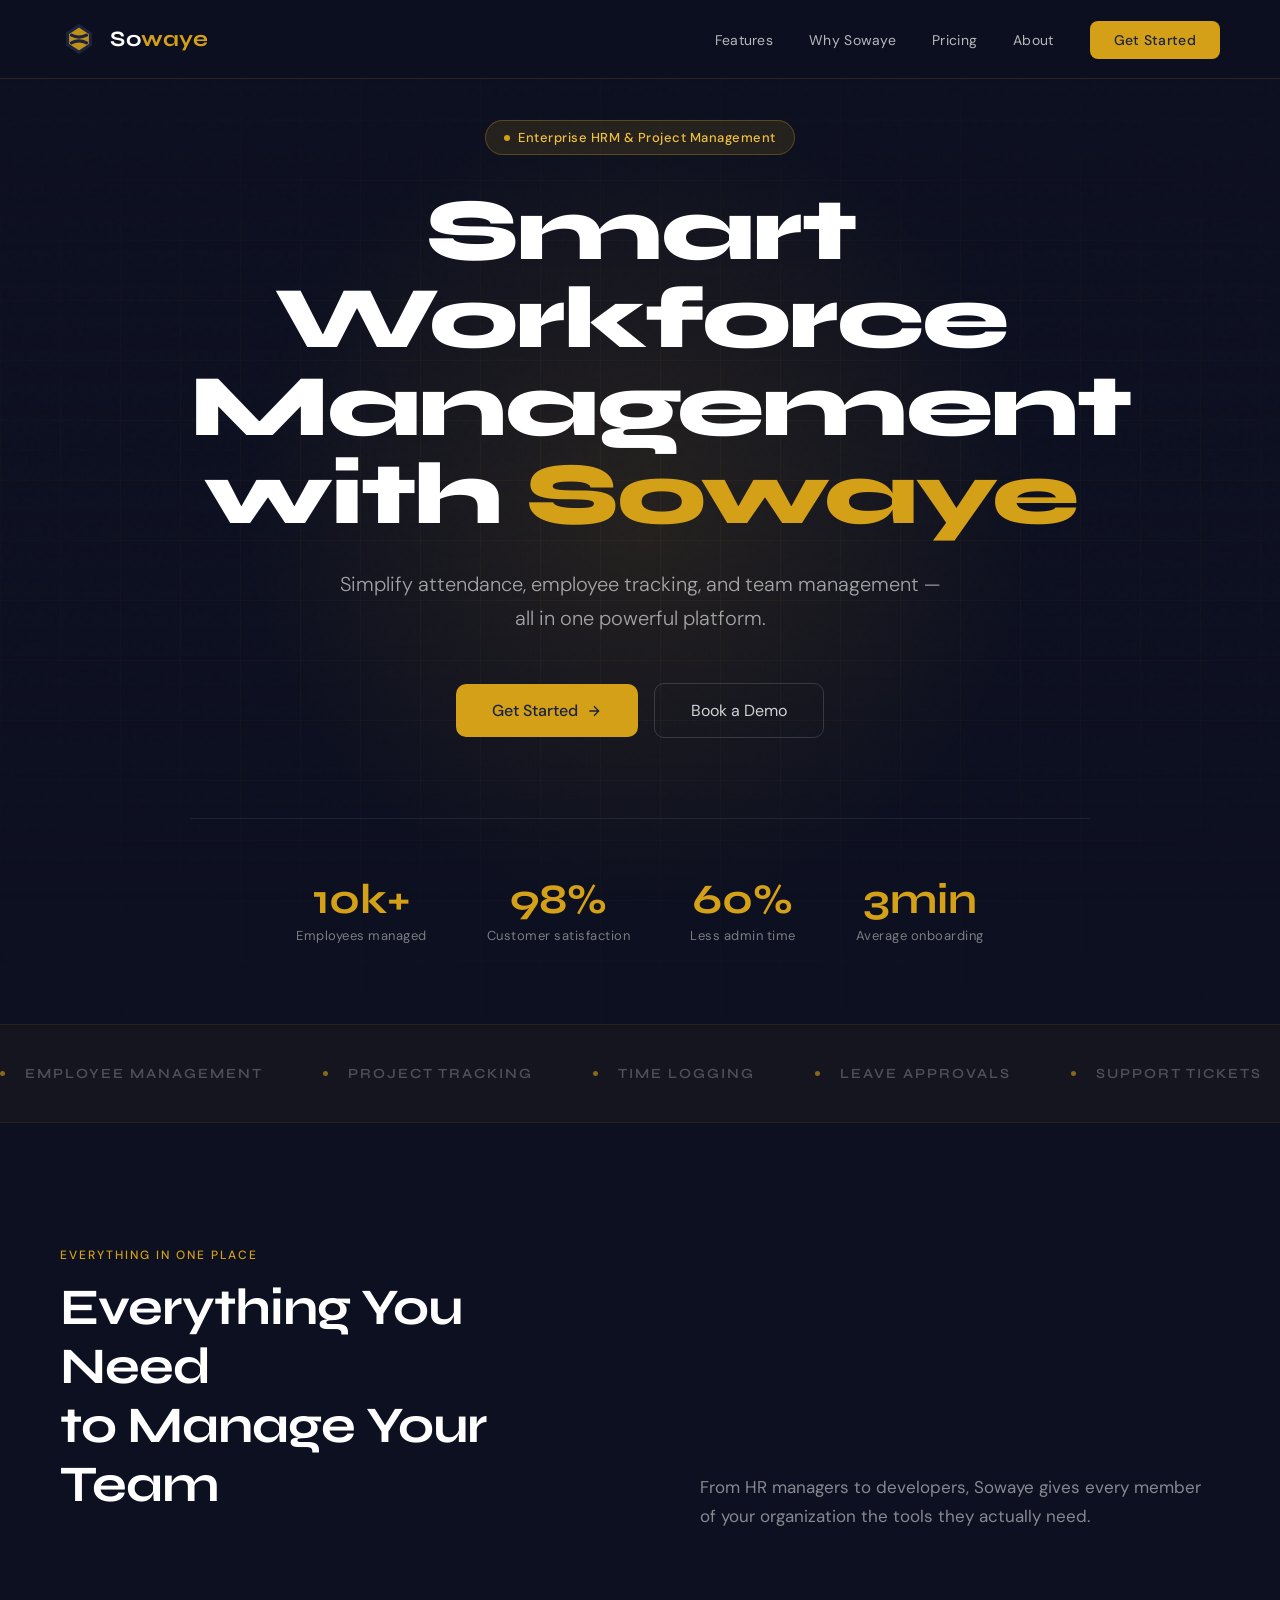
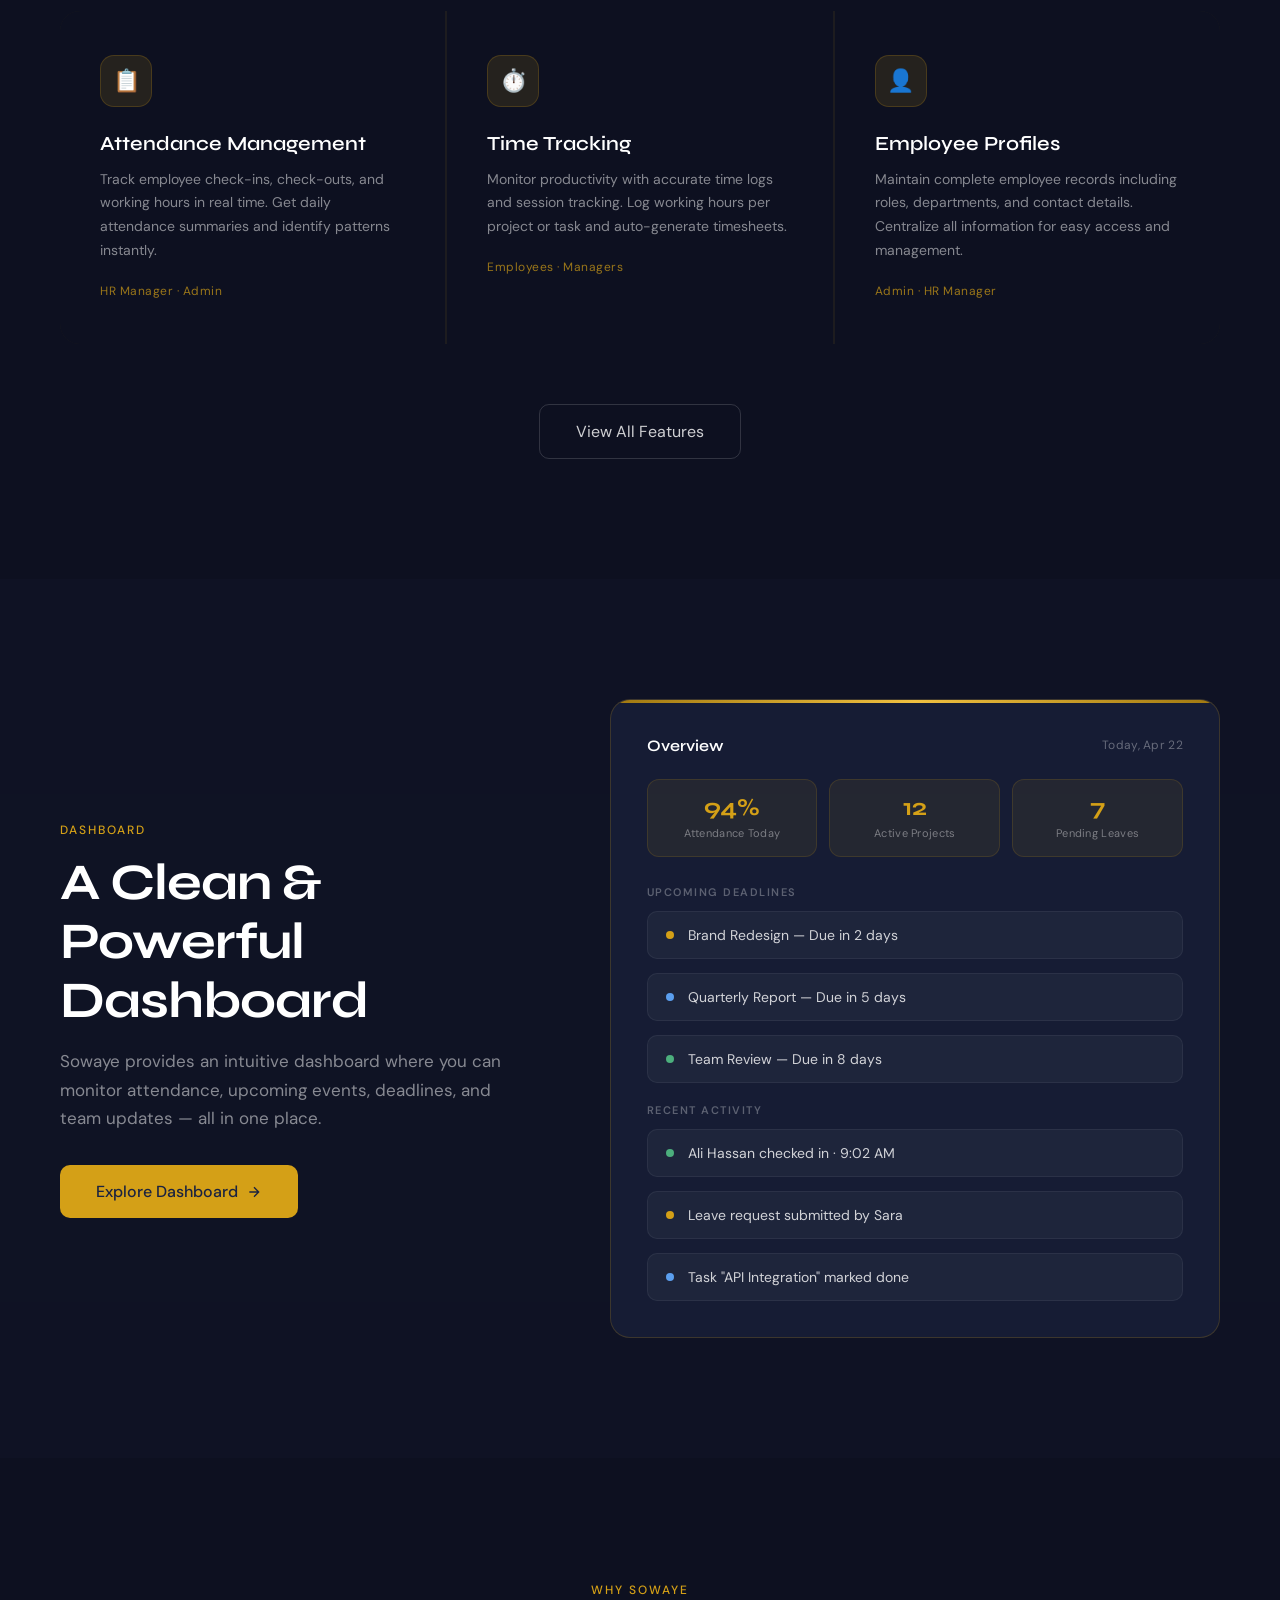
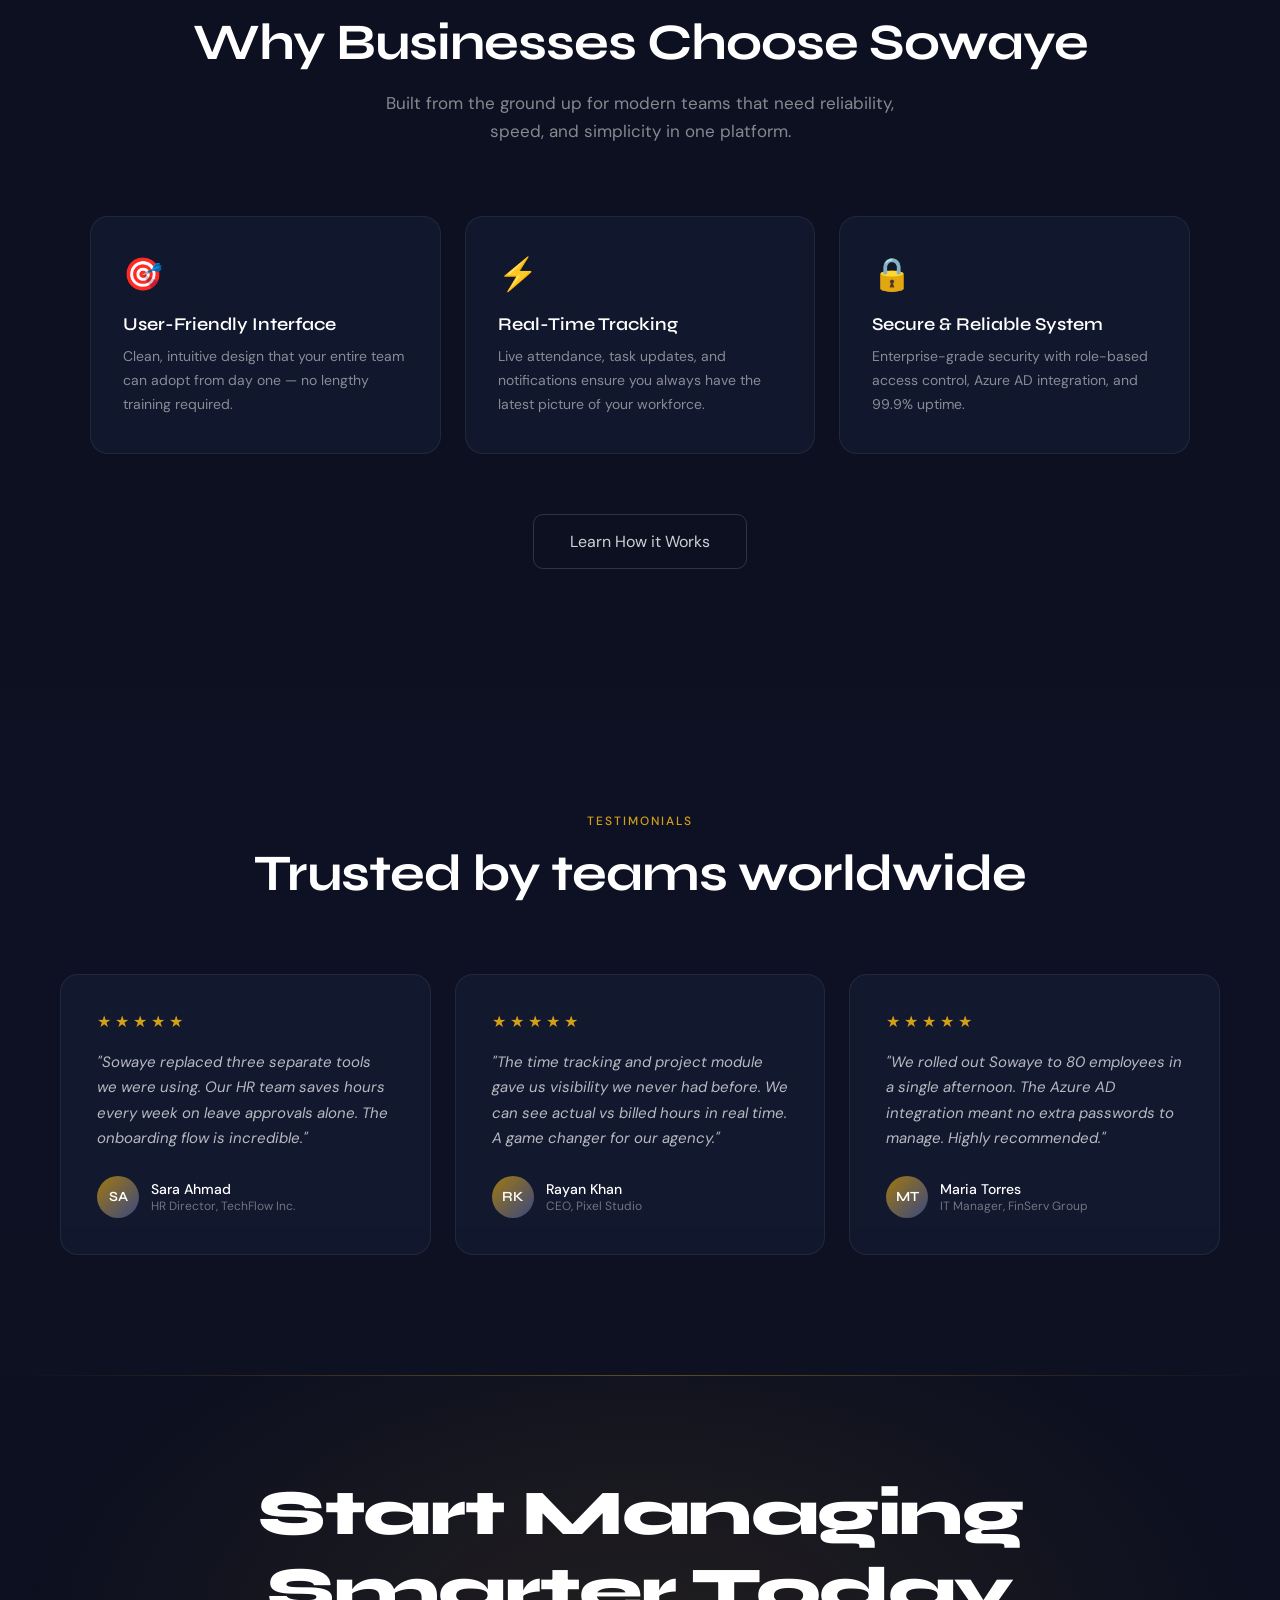
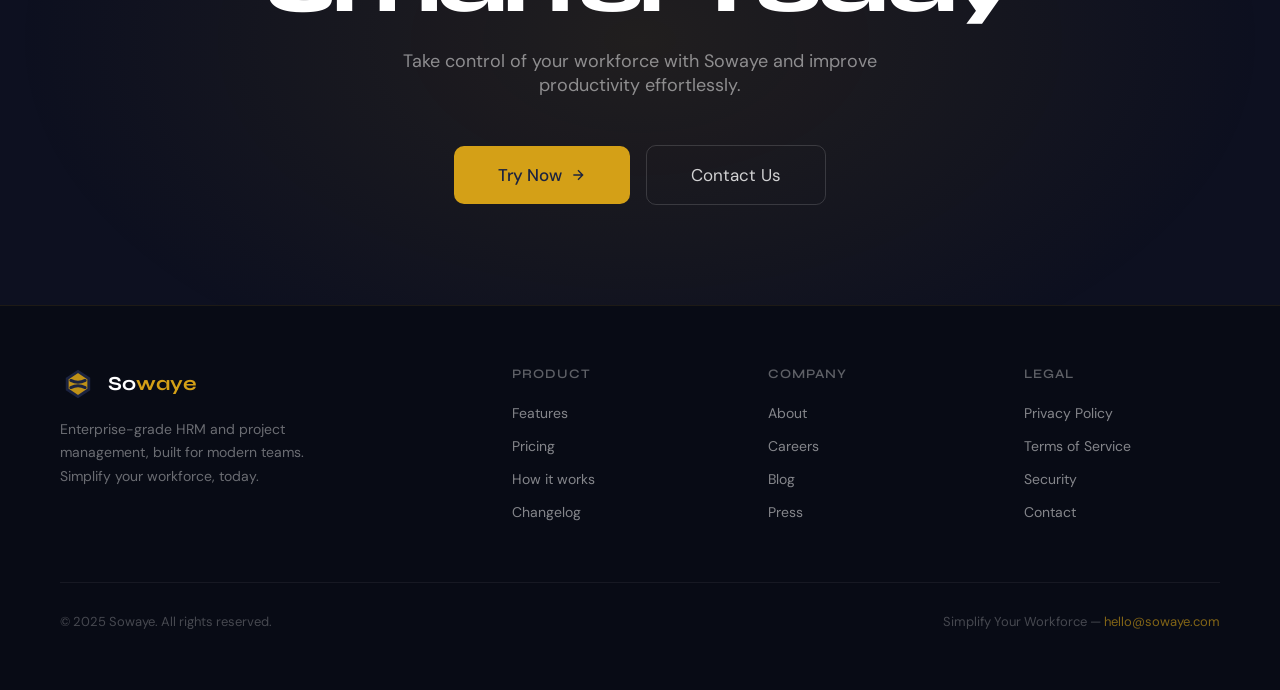
==== index.html @ 16ea04b0 "first commit" ====
<!DOCTYPE html>
<html lang="en">
<head>
<meta charset="UTF-8">
<meta name="viewport" content="width=device-width, initial-scale=1.0">
<title>Sowaye — Simplify Your Workforce</title>
<link rel="preconnect" href="https://fonts.googleapis.com">
<link href="https://fonts.googleapis.com/css2?family=Syne:wght@400;600;700;800&family=DM+Sans:wght@300;400;500&display=swap" rel="stylesheet">
<link rel="stylesheet" href="style.css">
</head>
<body>

<!-- NAVBAR -->
<nav>
  <a href="index.html" class="nav-logo">
    <svg class="nav-logo-icon" viewBox="0 0 100 100" fill="none" xmlns="http://www.w3.org/2000/svg">
      <path d="M20 35 L50 15 L80 35 L80 65 L50 85 L20 65 Z" fill="#D4A017" opacity="0.9"/>
      <path d="M20 35 L50 15 L80 35 L80 65 L50 85 L20 65 Z" fill="none" stroke="#1B2340" stroke-width="8"/>
      <path d="M30 40 Q50 50 70 40" stroke="#1B2340" stroke-width="8" fill="none" stroke-linecap="round"/>
      <path d="M30 60 Q50 50 70 60" stroke="#1B2340" stroke-width="8" fill="none" stroke-linecap="round"/>
    </svg>
    <span class="nav-logo-text">So<span>waye</span></span>
  </a>
  <ul class="nav-links">
    <li><a href="features.html">Features</a></li>
    <li><a href="why-it-works.html">Why Sowaye</a></li>
    <li><a href="pricing.html">Pricing</a></li>
    <li><a href="about.html">About</a></li>
    <li><a href="#contact" class="nav-cta">Get Started</a></li>
  </ul>
</nav>
<!-- ── HERO VIDEO BACKGROUND ── -->
<div class="hero-video-container">
  <video 
    autoplay 
    muted 
    loop 
    playsinline 
    poster="images/hero-fallback.jpg" 
    class="hero-video">
    <source src="video/videoplayback.mp4" type="video/mp4">
    <!-- Agar video support na ho to image backup -->
    <img src="image/22193.jpg" title="Sowaye HR Software">
  </video>
  <div class="hero-overlay"></div>
</div>

<!-- HERO -->
<section class="hero">
  <div class="hero-bg-grid"></div>
  <div class="hero-glow"></div>
  <div class="hero-content">
    <div class="hero-badge">Enterprise HRM & Project Management</div>
    <h1 class="hero-headline">Smart Workforce<br>Management with <span class="gold">Sowaye</span></h1>
    <p class="hero-sub">Simplify attendance, employee tracking, and team management — all in one powerful platform.</p>
    <div class="hero-actions">
      <a href="#contact" class="btn-primary">
        Get Started
        <svg width="16" height="16" viewBox="0 0 24 24" fill="none" stroke="currentColor" stroke-width="2"><path d="M5 12h14M12 5l7 7-7 7"/></svg>
      </a>
      <a href="mailto:sales@sowaye.com" class="btn-secondary">Book a Demo</a>
    </div>
    <div class="hero-stats">
      <div class="stat-item">
        <span class="stat-number">10k+</span>
        <p class="stat-label">Employees managed</p>
      </div>
      <div class="stat-item">
        <span class="stat-number">98%</span>
        <p class="stat-label">Customer satisfaction</p>
      </div>
      <div class="stat-item">
        <span class="stat-number">60%</span>
        <p class="stat-label">Less admin time</p>
      </div>
      <div class="stat-item">
        <span class="stat-number">3min</span>
        <p class="stat-label">Average onboarding</p>
      </div>
    </div>
  </div>
</section>

<!-- MARQUEE -->
<div class="marquee-section">
  <div class="marquee-track">
    <div class="marquee-item"><span class="marquee-dot"></span>Employee Management</div>
    <div class="marquee-item"><span class="marquee-dot"></span>Project Tracking</div>
    <div class="marquee-item"><span class="marquee-dot"></span>Time Logging</div>
    <div class="marquee-item"><span class="marquee-dot"></span>Leave Approvals</div>
    <div class="marquee-item"><span class="marquee-dot"></span>Support Tickets</div>
    <div class="marquee-item"><span class="marquee-dot"></span>Department Management</div>
    <div class="marquee-item"><span class="marquee-dot"></span>Role-Based Access</div>
    <div class="marquee-item"><span class="marquee-dot"></span>Azure AD Integration</div>
    <div class="marquee-item"><span class="marquee-dot"></span>Analytics & Reports</div>
    <!-- duplicate for seamless loop -->
    <div class="marquee-item"><span class="marquee-dot"></span>Employee Management</div>
    <div class="marquee-item"><span class="marquee-dot"></span>Project Tracking</div>
    <div class="marquee-item"><span class="marquee-dot"></span>Time Logging</div>
    <div class="marquee-item"><span class="marquee-dot"></span>Leave Approvals</div>
    <div class="marquee-item"><span class="marquee-dot"></span>Support Tickets</div>
    <div class="marquee-item"><span class="marquee-dot"></span>Department Management</div>
    <div class="marquee-item"><span class="marquee-dot"></span>Role-Based Access</div>
    <div class="marquee-item"><span class="marquee-dot"></span>Azure AD Integration</div>
    <div class="marquee-item"><span class="marquee-dot"></span>Analytics & Reports</div>
  </div>
</div>

<!-- FEATURES GRID -->
<section class="features" id="features">
  <div class="features-header fade-in">
    <div class="features-header-left">
      <span class="section-label">Everything in one place</span>
      <h2 class="section-title">Everything You Need<br>to Manage Your Team</h2>
    </div>
    <p class="section-sub">From HR managers to developers, Sowaye gives every member of your organization the tools they actually need.</p>
  </div>

  <div class="features-grid">
    <div class="feature-card fade-in">
      <div class="feature-icon">📋</div>
      <h3 class="feature-title">Attendance Management</h3>
      <p class="feature-desc">Track employee check-ins, check-outs, and working hours in real time. Get daily attendance summaries and identify patterns instantly.</p>
      <span class="feature-tag">HR Manager · Admin</span>
    </div>
    <div class="feature-card fade-in">
      <div class="feature-icon">⏱️</div>
      <h3 class="feature-title">Time Tracking</h3>
      <p class="feature-desc">Monitor productivity with accurate time logs and session tracking. Log working hours per project or task and auto-generate timesheets.</p>
      <span class="feature-tag">Employees · Managers</span>
    </div>
    <div class="feature-card fade-in">
      <div class="feature-icon">👤</div>
      <h3 class="feature-title">Employee Profiles</h3>
      <p class="feature-desc">Maintain complete employee records including roles, departments, and contact details. Centralize all information for easy access and management.</p>
      <span class="feature-tag">Admin · HR Manager</span>
    </div>
  </div>
  <div style="text-align: center; margin-top: 60px;" class="fade-in">
    <a href="features.html" class="btn-secondary">View All Features</a>
  </div>
</section>

<!-- DASHBOARD PREVIEW -->
<section class="dashboard-preview" id="dashboard">
  <div class="dashboard-preview-inner fade-in">
    <div class="dashboard-preview-text">
      <span class="section-label">Dashboard</span>
      <h2 class="section-title">A Clean &amp; Powerful<br>Dashboard</h2>
      <p class="section-sub">Sowaye provides an intuitive dashboard where you can monitor attendance, upcoming events, deadlines, and team updates — all in one place.</p>
      <a href="#contact" class="btn-primary" style="display:inline-flex; margin-top: 32px;">
        Explore Dashboard
        <svg width="16" height="16" viewBox="0 0 24 24" fill="none" stroke="currentColor" stroke-width="2"><path d="M5 12h14M12 5l7 7-7 7"/></svg>
      </a>
    </div>
    <div class="dashboard-mock">
      <div class="dash-header">
        <div class="dash-title">Overview</div>
        <div class="dash-date">Today, Apr 22</div>
      </div>
      <div class="dash-stats-row">
        <div class="dash-stat-card">
          <p class="dash-stat-num">94%</p>
          <p class="dash-stat-lbl">Attendance Today</p>
        </div>
        <div class="dash-stat-card">
          <p class="dash-stat-num">12</p>
          <p class="dash-stat-lbl">Active Projects</p>
        </div>
        <div class="dash-stat-card">
          <p class="dash-stat-num">7</p>
          <p class="dash-stat-lbl">Pending Leaves</p>
        </div>
      </div>
      <div class="dash-section-label">Upcoming Deadlines</div>
      <ul class="mock-list" style="margin-bottom: 20px;">
        <li><span class="mock-dot dot-gold"></span>Brand Redesign — Due in 2 days</li>
        <li><span class="mock-dot dot-blue"></span>Quarterly Report — Due in 5 days</li>
        <li><span class="mock-dot dot-green"></span>Team Review — Due in 8 days</li>
      </ul>
      <div class="dash-section-label">Recent Activity</div>
      <ul class="mock-list">
        <li><span class="mock-dot dot-green"></span>Ali Hassan checked in · 9:02 AM</li>
        <li><span class="mock-dot dot-gold"></span>Leave request submitted by Sara</li>
        <li><span class="mock-dot dot-blue"></span>Task "API Integration" marked done</li>
      </ul>
    </div>
  </div>
</section>

<!-- WHY CHOOSE SOWAYE (Summary) -->
<section class="why-sowaye" id="why-sowaye">
  <div class="why-header fade-in">
    <span class="section-label">Why Sowaye</span>
    <h2 class="section-title">Why Businesses Choose Sowaye</h2>
    <p class="section-sub" style="margin: 0 auto; text-align:center;">Built from the ground up for modern teams that need reliability, speed, and simplicity in one platform.</p>
  </div>
  <div class="why-grid fade-in">
    <div class="why-card">
      <div class="why-icon">🎯</div>
      <h3 class="why-title">User-Friendly Interface</h3>
      <p class="why-desc">Clean, intuitive design that your entire team can adopt from day one — no lengthy training required.</p>
    </div>
    <div class="why-card">
      <div class="why-icon">⚡</div>
      <h3 class="why-title">Real-Time Tracking</h3>
      <p class="why-desc">Live attendance, task updates, and notifications ensure you always have the latest picture of your workforce.</p>
    </div>
    <div class="why-card">
      <div class="why-icon">🔒</div>
      <h3 class="why-title">Secure &amp; Reliable System</h3>
      <p class="why-desc">Enterprise-grade security with role-based access control, Azure AD integration, and 99.9% uptime.</p>
    </div>
  </div>
  <div style="text-align: center; margin-top: 60px;" class="fade-in">
    <a href="why-it-works.html" class="btn-secondary">Learn How it Works</a>
  </div>
</section>

<!-- TESTIMONIALS -->
<section class="testimonials">
  <div class="testimonials-header fade-in">
    <span class="section-label">Testimonials</span>
    <h2 class="section-title">Trusted by teams worldwide</h2>
  </div>

  <div class="testimonials-grid fade-in">
    <div class="testimonial-card">
      <div class="testimonial-stars">
        <span class="star">★</span><span class="star">★</span><span class="star">★</span><span class="star">★</span><span class="star">★</span>
      </div>
      <p class="testimonial-text">"Sowaye replaced three separate tools we were using. Our HR team saves hours every week on leave approvals alone. The onboarding flow is incredible."</p>
      <div class="testimonial-author">
        <div class="author-avatar">SA</div>
        <div>
          <p class="author-name">Sara Ahmad</p>
          <p class="author-role">HR Director, TechFlow Inc.</p>
        </div>
      </div>
    </div>

    <div class="testimonial-card">
      <div class="testimonial-stars">
        <span class="star">★</span><span class="star">★</span><span class="star">★</span><span class="star">★</span><span class="star">★</span>
      </div>
      <p class="testimonial-text">"The time tracking and project module gave us visibility we never had before. We can see actual vs billed hours in real time. A game changer for our agency."</p>
      <div class="testimonial-author">
        <div class="author-avatar">RK</div>
        <div>
          <p class="author-name">Rayan Khan</p>
          <p class="author-role">CEO, Pixel Studio</p>
        </div>
      </div>
    </div>

    <div class="testimonial-card">
      <div class="testimonial-stars">
        <span class="star">★</span><span class="star">★</span><span class="star">★</span><span class="star">★</span><span class="star">★</span>
      </div>
      <p class="testimonial-text">"We rolled out Sowaye to 80 employees in a single afternoon. The Azure AD integration meant no extra passwords to manage. Highly recommended."</p>
      <div class="testimonial-author">
        <div class="author-avatar">MT</div>
        <div>
          <p class="author-name">Maria Torres</p>
          <p class="author-role">IT Manager, FinServ Group</p>
        </div>
      </div>
    </div>
  </div>
</section>

<!-- CTA -->
<section class="cta-section" id="contact">
  <div class="cta-content fade-in">
    <h2 class="cta-headline">Start Managing<br>Smarter Today</h2>
    <p class="cta-sub">Take control of your workforce with Sowaye and improve productivity effortlessly.</p>
    <div class="hero-actions">
      <a href="mailto:hello@sowaye.com" class="btn-primary" style="font-size:17px; padding: 18px 44px;">
        Try Now
        <svg width="16" height="16" viewBox="0 0 24 24" fill="none" stroke="currentColor" stroke-width="2"><path d="M5 12h14M12 5l7 7-7 7"/></svg>
      </a>
      <a href="mailto:sales@sowaye.com" class="btn-secondary" style="font-size:17px; padding: 18px 44px;">Contact Us</a>
    </div>
  </div>
</section>

<!-- FOOTER -->
<footer>
  <div class="footer-inner">
    <div class="footer-brand">
      <a href="index.html" class="nav-logo" style="text-decoration:none;">
        <svg width="36" height="36" viewBox="0 0 100 100" fill="none"><path d="M20 35 L50 15 L80 35 L80 65 L50 85 L20 65 Z" fill="#D4A017" opacity="0.9"/><path d="M20 35 L50 15 L80 35 L80 65 L50 85 L20 65 Z" fill="none" stroke="#1B2340" stroke-width="8"/><path d="M30 40 Q50 50 70 40" stroke="#1B2340" stroke-width="8" fill="none" stroke-linecap="round"/><path d="M30 60 Q50 50 70 60" stroke="#1B2340" stroke-width="8" fill="none" stroke-linecap="round"/></svg>
        <span style="font-family: Syne, sans-serif; font-size: 20px; font-weight: 700; color: white;">So<span style="color: #D4A017;">waye</span></span>
      </a>
      <p>Enterprise-grade HRM and project management, built for modern teams. Simplify your workforce, today.</p>
    </div>
    <div class="footer-col">
      <h4>Product</h4>
      <ul>
        <li><a href="features.html">Features</a></li>
        <li><a href="pricing.html">Pricing</a></li>
        <li><a href="why-it-works.html">How it works</a></li>
        <li><a href="#">Changelog</a></li>
      </ul>
    </div>
    <div class="footer-col">
      <h4>Company</h4>
      <ul>
        <li><a href="about.html">About</a></li>
        <li><a href="#">Careers</a></li>
        <li><a href="#">Blog</a></li>
        <li><a href="#">Press</a></li>
      </ul>
    </div>
    <div class="footer-col">
      <h4>Legal</h4>
      <ul>
        <li><a href="#">Privacy Policy</a></li>
        <li><a href="http://127.0.0.1:5500/terms%20of%20services.html#">Terms of Service</a></li>
        <li><a href="#">Security</a></li>
        <li><a href="#">Contact</a></li>
      </ul>
    </div>
  </div>
  <div class="footer-bottom">
    <p>© 2025 Sowaye. All rights reserved.</p>
    <p>Simplify Your Workforce — <a href="mailto:hello@sowaye.com" style="color: rgba(212,160,23,0.6); text-decoration:none;">hello@sowaye.com</a></p>
  </div>
</footer>

<script src="script.js"></script>
</body>
</html>
---- style.css ----
:root {
  --gold: #D4A017;
  --gold-light: #F0C040;
  --gold-dark: #A07810;
  --navy: #1B2340;
  --navy-light: #2A3560;
  --navy-mid: #3A4880;
  --white: #FFFFFF;
  --off-white: #FAF9F6;
  --gray-light: #F2F0EB;
  --gray-mid: #C8C5BC;
  --gray-text: #7A7870;
  --bg-dark: #0D1020;
}

* { margin: 0; padding: 0; box-sizing: border-box; }

html { scroll-behavior: smooth; }

body {
  font-family: 'DM Sans', sans-serif;
  background: var(--bg-dark);
  color: var(--white);
  overflow-x: hidden;
}

/* ── NOISE OVERLAY ── */
body::before {
  content: '';
  position: fixed;
  inset: 0;
  background-image: url("data:image/svg+xml,%3Csvg viewBox='0 0 200 200' xmlns='http://www.w3.org/2000/svg'%3E%3Cfilter id='n'%3E%3CfeTurbulence type='fractalNoise' baseFrequency='0.9' numOctaves='4' stitchTiles='stitch'/%3E%3C/filter%3E%3Crect width='100%25' height='100%25' filter='url(%23n)' opacity='0.04'/%3E%3C/svg%3E");
  pointer-events: none;
  z-index: 0;
  opacity: 0.4;
}

/* ── NAVBAR ── */
nav {
  position: fixed;
  top: 0; left: 0; right: 0;
  z-index: 100;
  padding: 20px 60px;
  display: flex;
  align-items: center;
  justify-content: space-between;
  background: rgba(13, 16, 32, 0.7);
  backdrop-filter: blur(20px);
  border-bottom: 1px solid rgba(212, 160, 23, 0.15);
  transition: all 0.3s ease;
}

.nav-logo {
  display: flex;
  align-items: center;
  gap: 12px;
  text-decoration: none;
}

.nav-logo-icon {
  width: 38px;
  height: 38px;
}

.nav-logo-text {
  font-family: 'Syne', sans-serif;
  font-size: 22px;
  font-weight: 700;
  color: var(--white);
  letter-spacing: 0.5px;
}

.nav-logo-text span { color: var(--gold); }

.nav-links {
  display: flex;
  gap: 36px;
  list-style: none;
}

.nav-links a {
  color: rgba(255,255,255,0.7);
  text-decoration: none;
  font-size: 14px;
  font-weight: 400;
  letter-spacing: 0.3px;
  transition: color 0.2s;
}

.nav-links a:hover, .nav-links a.active { color: var(--gold-light); }

.nav-cta {
  background: var(--gold);
  color: var(--navy) !important;
  padding: 10px 24px;
  border-radius: 8px;
  font-weight: 500 !important;
  font-size: 14px !important;
  transition: background 0.2s, transform 0.2s !important;
}

.nav-cta:hover {
  background: var(--gold-light) !important;
  transform: translateY(-1px);
  color: var(--navy) !important;
}

/* ── HERO ── */
.hero {
  min-height: 100vh;
  display: flex;
  align-items: center;
  justify-content: center;
  position: relative;
  padding: 120px 60px 80px;
  text-align: center;
  overflow: hidden;
}

.hero-bg-grid {
  position: absolute;
  inset: 0;
  background-image:
    linear-gradient(rgba(212,160,23,0.06) 1px, transparent 1px),
    linear-gradient(90deg, rgba(212,160,23,0.06) 1px, transparent 1px);
  background-size: 60px 60px;
  mask-image: radial-gradient(ellipse 80% 60% at 50% 50%, black 0%, transparent 100%);
  z-index: 0;
}

.hero-glow {
  position: absolute;
  width: 800px;
  height: 800px;
  border-radius: 50%;
  background: radial-gradient(circle, rgba(212,160,23,0.12) 0%, transparent 70%);
  top: 50%;
  left: 50%;
  transform: translate(-50%, -50%);
  z-index: 0;
  animation: pulseGlow 4s ease-in-out infinite;
}

@keyframes pulseGlow {
  0%, 100% { transform: translate(-50%, -50%) scale(1); opacity: 0.8; }
  50% { transform: translate(-50%, -50%) scale(1.1); opacity: 1; }
}

.hero-content {
  position: relative;
  z-index: 1;
  max-width: 900px;
}

.hero-badge {
  display: inline-flex;
  align-items: center;
  gap: 8px;
  background: rgba(212,160,23,0.12);
  border: 1px solid rgba(212,160,23,0.3);
  color: var(--gold-light);
  padding: 8px 18px;
  border-radius: 100px;
  font-size: 13px;
  font-weight: 500;
  letter-spacing: 0.5px;
  margin-bottom: 32px;
  animation: fadeDown 0.8s ease both;
}

.hero-badge::before {
  content: '';
  display: block;
  width: 6px;
  height: 6px;
  border-radius: 50%;
  background: var(--gold);
  animation: blink 2s ease-in-out infinite;
}

@keyframes blink {
  0%, 100% { opacity: 1; }
  50% { opacity: 0.3; }
}

.hero-headline {
  font-family: 'Syne', sans-serif;
  font-size: clamp(48px, 7vw, 88px);
  font-weight: 800;
  line-height: 1.0;
  letter-spacing: -2px;
  margin-bottom: 28px;
  animation: fadeDown 0.9s ease 0.1s both;
}

.hero-headline .gold { color: var(--gold); }

.hero-sub {
  font-size: 20px;
  font-weight: 300;
  color: rgba(255,255,255,0.6);
  line-height: 1.7;
  max-width: 600px;
  margin: 0 auto 48px;
  animation: fadeDown 1s ease 0.2s both;
}

.hero-actions {
  display: flex;
  gap: 16px;
  justify-content: center;
  align-items: center;
  animation: fadeDown 1.1s ease 0.3s both;
}

.btn-primary {
  background: var(--gold);
  color: var(--navy);
  padding: 16px 36px;
  border-radius: 10px;
  font-weight: 500;
  font-size: 16px;
  text-decoration: none;
  transition: all 0.2s;
  display: inline-flex;
  align-items: center;
  gap: 8px;
  border: none;
  cursor: pointer;
}

.btn-primary:hover {
  background: var(--gold-light);
  transform: translateY(-2px);
  box-shadow: 0 12px 40px rgba(212,160,23,0.35);
}

.btn-secondary {
  background: transparent;
  color: rgba(255,255,255,0.8);
  padding: 16px 36px;
  border-radius: 10px;
  font-weight: 400;
  font-size: 16px;
  text-decoration: none;
  border: 1px solid rgba(255,255,255,0.15);
  transition: all 0.2s;
  display: inline-flex;
  align-items: center;
  gap: 8px;
}

.btn-secondary:hover {
  border-color: rgba(212,160,23,0.4);
  color: var(--gold-light);
  transform: translateY(-2px);
}

.hero-stats {
  display: flex;
  justify-content: center;
  gap: 60px;
  margin-top: 80px;
  padding-top: 60px;
  border-top: 1px solid rgba(255,255,255,0.08);
  animation: fadeUp 1.2s ease 0.5s both;
}

.stat-item {
  text-align: center;
}

.stat-number {
  font-family: 'Syne', sans-serif;
  font-size: 42px;
  font-weight: 700;
  color: var(--gold);
  display: block;
  line-height: 1;
}

.stat-label {
  font-size: 13px;
  color: rgba(255,255,255,0.45);
  margin-top: 6px;
  letter-spacing: 0.5px;
}

/* ── SECTION SHARED ── */
section {
  position: relative;
  z-index: 1;
}

.section-label {
  display: inline-block;
  font-size: 12px;
  font-weight: 500;
  letter-spacing: 2px;
  text-transform: uppercase;
  color: var(--gold);
  margin-bottom: 16px;
}

.section-title {
  font-family: 'Syne', sans-serif;
  font-size: clamp(32px, 4vw, 52px);
  font-weight: 700;
  line-height: 1.15;
  letter-spacing: -1px;
  margin-bottom: 16px;
}

.section-sub {
  font-size: 17px;
  color: rgba(255,255,255,0.5);
  line-height: 1.7;
  max-width: 520px;
}

/* ── FEATURES SECTION ── */
.features {
  padding: 120px 60px;
  background: var(--bg-dark);
}

.features-header {
  display: flex;
  justify-content: space-between;
  align-items: flex-end;
  margin-bottom: 80px;
}

.features-header-left { max-width: 500px; }

.features-grid {
  display: grid;
  grid-template-columns: repeat(3, 1fr);
  gap: 2px;
  background: rgba(212,160,23,0.08);
  border-radius: 20px;
  overflow: hidden;
}

.feature-card {
  background: rgba(13,16,32,0.95);
  padding: 44px 40px;
  transition: all 0.3s ease;
  position: relative;
  overflow: hidden;
}

.feature-card::before {
  content: '';
  position: absolute;
  inset: 0;
  background: linear-gradient(135deg, rgba(212,160,23,0.06) 0%, transparent 60%);
  opacity: 0;
  transition: opacity 0.3s;
}

.feature-card:hover::before { opacity: 1; }

.feature-card:hover {
  background: rgba(20,25,50,0.98);
}

.feature-icon {
  width: 52px;
  height: 52px;
  border-radius: 14px;
  background: rgba(212,160,23,0.12);
  border: 1px solid rgba(212,160,23,0.2);
  display: flex;
  align-items: center;
  justify-content: center;
  margin-bottom: 24px;
  font-size: 22px;
  transition: all 0.3s;
}

.feature-card:hover .feature-icon {
  background: rgba(212,160,23,0.2);
  border-color: rgba(212,160,23,0.4);
  transform: scale(1.05);
}

.feature-title {
  font-family: 'Syne', sans-serif;
  font-size: 20px;
  font-weight: 600;
  margin-bottom: 12px;
  color: var(--white);
}

.feature-desc {
  font-size: 14px;
  color: rgba(255,255,255,0.5);
  line-height: 1.7;
}

.feature-tag {
  display: inline-block;
  margin-top: 20px;
  font-size: 12px;
  color: var(--gold);
  opacity: 0.7;
  letter-spacing: 0.5px;
}

/* ── MARQUEE ── */
.marquee-section {
  padding: 40px 0;
  overflow: hidden;
  border-top: 1px solid rgba(212,160,23,0.1);
  border-bottom: 1px solid rgba(212,160,23,0.1);
  background: rgba(212,160,23,0.03);
}

.marquee-track {
  display: flex;
  gap: 60px;
  animation: marquee 25s linear infinite;
  white-space: nowrap;
}

.marquee-item {
  font-family: 'Syne', sans-serif;
  font-size: 14px;
  font-weight: 600;
  letter-spacing: 2px;
  text-transform: uppercase;
  color: rgba(255,255,255,0.25);
  display: flex;
  align-items: center;
  gap: 20px;
  flex-shrink: 0;
}

.marquee-dot {
  width: 5px;
  height: 5px;
  border-radius: 50%;
  background: var(--gold);
  opacity: 0.6;
}

@keyframes marquee {
  from { transform: translateX(0); }
  to { transform: translateX(-50%); }
}

/* ── DASHBOARD PREVIEW ── */
.dashboard-preview {
  padding: 120px 60px;
  background: rgba(27,35,64,0.15);
}

.dashboard-preview-inner {
  display: grid;
  grid-template-columns: 1fr 1.3fr;
  gap: 80px;
  align-items: center;
  max-width: 1200px;
  margin: 0 auto;
}

.dashboard-mock {
  background: rgba(27,35,64,0.6);
  border: 1px solid rgba(212,160,23,0.2);
  border-radius: 20px;
  padding: 36px;
  position: relative;
  overflow: hidden;
}

.dashboard-mock::before {
  content: '';
  position: absolute;
  top: 0; left: 0; right: 0;
  height: 3px;
  background: linear-gradient(90deg, var(--gold-dark), var(--gold-light), var(--gold-dark));
}

.dash-header {
  display: flex;
  justify-content: space-between;
  align-items: center;
  margin-bottom: 24px;
}

.dash-title {
  font-family: 'Syne', sans-serif;
  font-size: 16px;
  font-weight: 600;
  color: var(--white);
}

.dash-date {
  font-size: 12px;
  color: rgba(255,255,255,0.35);
  letter-spacing: 0.3px;
}

.dash-stats-row {
  display: grid;
  grid-template-columns: repeat(3, 1fr);
  gap: 12px;
  margin-bottom: 28px;
}

.dash-stat-card {
  background: rgba(212,160,23,0.08);
  border: 1px solid rgba(212,160,23,0.15);
  border-radius: 12px;
  padding: 16px;
  text-align: center;
}

.dash-stat-num {
  font-family: 'Syne', sans-serif;
  font-size: 24px;
  font-weight: 700;
  color: var(--gold);
  line-height: 1;
  margin-bottom: 6px;
}

.dash-stat-lbl {
  font-size: 11px;
  color: rgba(255,255,255,0.4);
  letter-spacing: 0.3px;
}

.dash-section-label {
  font-size: 11px;
  font-weight: 600;
  letter-spacing: 1.5px;
  text-transform: uppercase;
  color: rgba(255,255,255,0.3);
  margin-bottom: 12px;
}

/* ── WHY SOWAYE ── */
.why-sowaye {
  padding: 120px 60px;
  background: var(--bg-dark);
}

.why-header {
  text-align: center;
  margin-bottom: 70px;
}

.why-grid {
  display: grid;
  grid-template-columns: repeat(3, 1fr);
  gap: 24px;
  max-width: 1100px;
  margin: 0 auto;
}

.why-card {
  background: rgba(27,35,64,0.4);
  border: 1px solid rgba(255,255,255,0.07);
  border-radius: 18px;
  padding: 36px 32px;
  transition: all 0.3s;
  position: relative;
  overflow: hidden;
}

.why-card::before {
  content: '';
  position: absolute;
  inset: 0;
  background: linear-gradient(135deg, rgba(212,160,23,0.05) 0%, transparent 60%);
  opacity: 0;
  transition: opacity 0.3s;
}

.why-card:hover::before { opacity: 1; }

.why-card:hover {
  transform: translateY(-4px);
  border-color: rgba(212,160,23,0.25);
}

.why-icon {
  font-size: 32px;
  margin-bottom: 18px;
  display: block;
}

.why-title {
  font-family: 'Syne', sans-serif;
  font-size: 18px;
  font-weight: 600;
  margin-bottom: 10px;
  color: var(--white);
}

.why-desc {
  font-size: 14px;
  color: rgba(255,255,255,0.5);
  line-height: 1.7;
}

/* ── DEEP FEATURE SECTION ── */
.deep-features {
  padding: 120px 60px;
  background: linear-gradient(180deg, var(--bg-dark) 0%, rgba(27,35,64,0.3) 50%, var(--bg-dark) 100%);
}

.deep-feature-item {
  display: grid;
  grid-template-columns: 1fr 1fr;
  gap: 100px;
  align-items: center;
  margin-bottom: 120px;
}

.deep-feature-item:last-child { margin-bottom: 0; }

.deep-feature-item.reverse { direction: rtl; }
.deep-feature-item.reverse > * { direction: ltr; }

.deep-feature-visual {
  border-radius: 20px;
  overflow: hidden;
  background: rgba(27,35,64,0.5);
  border: 1px solid rgba(212,160,23,0.15);
  padding: 40px;
  position: relative;
  min-height: 340px;
  display: flex;
  flex-direction: column;
  justify-content: center;
}

.deep-feature-visual::after {
  content: '';
  position: absolute;
  inset: 0;
  border-radius: 20px;
  background: linear-gradient(135deg, rgba(212,160,23,0.05) 0%, transparent 60%);
}

.mock-list {
  list-style: none;
  display: flex;
  flex-direction: column;
  gap: 14px;
}

.mock-list li {
  display: flex;
  align-items: center;
  gap: 14px;
  padding: 14px 18px;
  background: rgba(255,255,255,0.04);
  border-radius: 10px;
  border: 1px solid rgba(255,255,255,0.06);
  font-size: 14px;
  color: rgba(255,255,255,0.8);
  position: relative;
  z-index: 1;
  transition: all 0.2s;
}

.mock-list li:hover {
  border-color: rgba(212,160,23,0.2);
  background: rgba(212,160,23,0.05);
}

.mock-dot {
  width: 8px;
  height: 8px;
  border-radius: 50%;
  flex-shrink: 0;
}

.dot-green { background: #4CAF7D; }
.dot-gold { background: var(--gold); }
.dot-blue { background: #5B9FEF; }
.dot-red { background: #E2574A; }

.mock-bar-row {
  display: flex;
  flex-direction: column;
  gap: 12px;
  position: relative;
  z-index: 1;
}

.mock-bar-label {
  display: flex;
  justify-content: space-between;
  font-size: 12px;
  color: rgba(255,255,255,0.5);
  margin-bottom: 4px;
}

.mock-bar-track {
  height: 8px;
  background: rgba(255,255,255,0.06);
  border-radius: 4px;
  overflow: hidden;
}

.mock-bar-fill {
  height: 100%;
  border-radius: 4px;
  background: linear-gradient(90deg, var(--gold-dark), var(--gold-light));
  animation: barGrow 2s ease forwards;
  transform-origin: left;
}

@keyframes barGrow {
  from { transform: scaleX(0); }
  to { transform: scaleX(1); }
}

.deep-feature-text .section-label { text-align: left; }

/* ── HOW IT WORKS ── */
.how-it-works {
  padding: 120px 60px;
  background: rgba(27,35,64,0.15);
}

.hiw-header {
  text-align: center;
  margin-bottom: 80px;
}

.hiw-steps {
  display: grid;
  grid-template-columns: repeat(4, 1fr);
  gap: 0;
  position: relative;
}

.hiw-steps::before {
  content: '';
  position: absolute;
  top: 36px;
  left: 12.5%;
  right: 12.5%;
  height: 1px;
  background: linear-gradient(90deg, transparent, rgba(212,160,23,0.4), transparent);
}

.hiw-step {
  text-align: center;
  padding: 0 24px;
  position: relative;
}

.step-number {
  width: 72px;
  height: 72px;
  border-radius: 50%;
  border: 1px solid rgba(212,160,23,0.3);
  background: rgba(212,160,23,0.08);
  display: flex;
  align-items: center;
  justify-content: center;
  margin: 0 auto 28px;
  font-family: 'Syne', sans-serif;
  font-size: 24px;
  font-weight: 700;
  color: var(--gold);
  position: relative;
  z-index: 1;
  transition: all 0.3s;
}

.hiw-step:hover .step-number {
  background: rgba(212,160,23,0.2);
  border-color: var(--gold);
  transform: scale(1.05);
  box-shadow: 0 0 30px rgba(212,160,23,0.2);
}

.step-title {
  font-family: 'Syne', sans-serif;
  font-size: 18px;
  font-weight: 600;
  margin-bottom: 10px;
}

.step-desc {
  font-size: 14px;
  color: rgba(255,255,255,0.45);
  line-height: 1.6;
}

/* ── PRICING ── */
.pricing {
  padding: 120px 60px;
  background: var(--bg-dark);
}

.pricing-header {
  text-align: center;
  margin-bottom: 70px;
}

.pricing-cards {
  display: grid;
  grid-template-columns: repeat(3, 1fr);
  gap: 24px;
  max-width: 1100px;
  margin: 0 auto;
}

.pricing-card {
  background: rgba(27,35,64,0.4);
  border: 1px solid rgba(255,255,255,0.07);
  border-radius: 20px;
  padding: 44px 36px;
  position: relative;
  overflow: hidden;
  transition: all 0.3s;
}

.pricing-card:hover {
  transform: translateY(-4px);
  border-color: rgba(212,160,23,0.2);
}

.pricing-card.featured {
  background: rgba(27,35,64,0.8);
  border-color: rgba(212,160,23,0.4);
}

.pricing-card.featured::before {
  content: 'Most Popular';
  position: absolute;
  top: 20px;
  right: 20px;
  background: var(--gold);
  color: var(--navy);
  font-size: 11px;
  font-weight: 600;
  letter-spacing: 0.5px;
  padding: 5px 12px;
  border-radius: 100px;
}

.pricing-tier {
  font-family: 'Syne', sans-serif;
  font-size: 14px;
  font-weight: 600;
  letter-spacing: 1.5px;
  text-transform: uppercase;
  color: var(--gold);
  margin-bottom: 12px;
}

.pricing-price {
  font-family: 'Syne', sans-serif;
  font-size: 48px;
  font-weight: 800;
  color: var(--white);
  line-height: 1;
  margin-bottom: 6px;
}

.pricing-price sup {
  font-size: 22px;
  font-weight: 400;
  vertical-align: super;
  opacity: 0.7;
}

.pricing-period {
  font-size: 13px;
  color: rgba(255,255,255,0.4);
  margin-bottom: 32px;
}

.pricing-divider {
  height: 1px;
  background: rgba(255,255,255,0.07);
  margin-bottom: 28px;
}

.pricing-features {
  list-style: none;
  display: flex;
  flex-direction: column;
  gap: 14px;
  margin-bottom: 36px;
}

.pricing-features li {
  display: flex;
  align-items: center;
  gap: 12px;
  font-size: 14px;
  color: rgba(255,255,255,0.7);
}

.pricing-features li::before {
  content: '✓';
  color: var(--gold);
  font-weight: 600;
  font-size: 13px;
  width: 18px;
  flex-shrink: 0;
}

.pricing-btn {
  display: block;
  text-align: center;
  padding: 14px;
  border-radius: 10px;
  font-size: 15px;
  font-weight: 500;
  text-decoration: none;
  transition: all 0.2s;
  cursor: pointer;
  border: none;
}

.pricing-btn-outline {
  background: transparent;
  color: rgba(255,255,255,0.7);
  border: 1px solid rgba(255,255,255,0.15);
}

.pricing-btn-outline:hover {
  border-color: var(--gold);
  color: var(--gold);
}

.pricing-btn-solid {
  background: var(--gold);
  color: var(--navy);
}

.pricing-btn-solid:hover {
  background: var(--gold-light);
  transform: translateY(-1px);
  box-shadow: 0 8px 24px rgba(212,160,23,0.3);
}

/* ── TESTIMONIALS ── */
.testimonials {
  padding: 120px 60px;
  background: rgba(27,35,64,0.1);
}

.testimonials-header {
  text-align: center;
  margin-bottom: 70px;
}

.testimonials-grid {
  display: grid;
  grid-template-columns: repeat(3, 1fr);
  gap: 24px;
}

.testimonial-card {
  background: rgba(27,35,64,0.4);
  border: 1px solid rgba(255,255,255,0.07);
  border-radius: 18px;
  padding: 36px;
  transition: all 0.3s;
}

.testimonial-card:hover {
  transform: translateY(-4px);
  border-color: rgba(212,160,23,0.2);
}

.testimonial-stars {
  display: flex;
  gap: 4px;
  margin-bottom: 18px;
}

.star {
  color: var(--gold);
  font-size: 16px;
}

.testimonial-text {
  font-size: 15px;
  color: rgba(255,255,255,0.7);
  line-height: 1.7;
  margin-bottom: 24px;
  font-style: italic;
}

.testimonial-author {
  display: flex;
  align-items: center;
  gap: 12px;
}

.author-avatar {
  width: 42px;
  height: 42px;
  border-radius: 50%;
  background: linear-gradient(135deg, var(--gold-dark), var(--navy-mid));
  display: flex;
  align-items: center;
  justify-content: center;
  font-family: 'Syne', sans-serif;
  font-size: 14px;
  font-weight: 600;
  color: var(--white);
  flex-shrink: 0;
}

.author-name {
  font-size: 14px;
  font-weight: 500;
  color: var(--white);
}

.author-role {
  font-size: 12px;
  color: rgba(255,255,255,0.4);
}

/* ── CTA BANNER ── */
.cta-section {
  padding: 100px 60px;
  text-align: center;
  position: relative;
  overflow: hidden;
}

.cta-section::before {
  content: '';
  position: absolute;
  inset: 0;
  background: radial-gradient(ellipse 70% 100% at 50% 50%, rgba(212,160,23,0.1) 0%, transparent 70%);
}

.cta-section::after {
  content: '';
  position: absolute;
  top: 0; left: 0; right: 0;
  height: 1px;
  background: linear-gradient(90deg, transparent, rgba(212,160,23,0.4), transparent);
}

.cta-content { position: relative; z-index: 1; }

.cta-headline {
  font-family: 'Syne', sans-serif;
  font-size: clamp(36px, 5vw, 64px);
  font-weight: 800;
  letter-spacing: -1.5px;
  margin-bottom: 20px;
}

.cta-sub {
  font-size: 18px;
  color: rgba(255,255,255,0.5);
  margin-bottom: 48px;
  max-width: 480px;
  margin-left: auto;
  margin-right: auto;
}

/* ── FOOTER ── */
footer {
  background: rgba(8, 10, 20, 0.9);
  border-top: 1px solid rgba(212,160,23,0.1);
  padding: 60px;
}

.footer-inner {
  display: grid;
  grid-template-columns: 2fr 1fr 1fr 1fr;
  gap: 60px;
  margin-bottom: 60px;
}

.footer-brand p {
  font-size: 14px;
  color: rgba(255,255,255,0.4);
  line-height: 1.7;
  margin-top: 16px;
  max-width: 260px;
}

.footer-col h4 {
  font-family: 'Syne', sans-serif;
  font-size: 13px;
  font-weight: 600;
  letter-spacing: 1px;
  text-transform: uppercase;
  color: rgba(255,255,255,0.35);
  margin-bottom: 20px;
}

.footer-col ul {
  list-style: none;
  display: flex;
  flex-direction: column;
  gap: 12px;
}

.footer-col ul li a {
  font-size: 14px;
  color: rgba(255,255,255,0.5);
  text-decoration: none;
  transition: color 0.2s;
}

.footer-col ul li a:hover { color: var(--gold-light); }

.footer-bottom {
  border-top: 1px solid rgba(255,255,255,0.06);
  padding-top: 30px;
  display: flex;
  justify-content: space-between;
  align-items: center;
}

.footer-bottom p {
  font-size: 13px;
  color: rgba(255,255,255,0.25);
}

/* ── PRODUCT FEATURES PAGE ── */
.product-page {
  padding: 120px 60px;
  background: linear-gradient(180deg, rgba(27,35,64,0.2) 0%, var(--bg-dark) 100%);
}

.product-page-header {
  text-align: center;
  margin-bottom: 70px;
}

.product-features-list {
  max-width: 1000px;
  margin: 0 auto 80px;
  display: flex;
  flex-direction: column;
  gap: 2px;
  background: rgba(212,160,23,0.07);
  border-radius: 20px;
  overflow: hidden;
}

.product-feature-row {
  display: grid;
  grid-template-columns: 64px 1fr auto;
  gap: 28px;
  align-items: center;
  background: rgba(13,16,32,0.95);
  padding: 36px 40px;
  transition: all 0.3s;
  position: relative;
  overflow: hidden;
}

.product-feature-row::before {
  content: '';
  position: absolute;
  inset: 0;
  background: linear-gradient(90deg, rgba(212,160,23,0.04) 0%, transparent 50%);
  opacity: 0;
  transition: opacity 0.3s;
}

.product-feature-row:hover::before { opacity: 1; }

.product-feature-row:hover {
  background: rgba(20,25,50,0.98);
}

.product-feature-icon {
  font-size: 28px;
  width: 64px;
  height: 64px;
  border-radius: 16px;
  background: rgba(212,160,23,0.1);
  border: 1px solid rgba(212,160,23,0.18);
  display: flex;
  align-items: center;
  justify-content: center;
  flex-shrink: 0;
  transition: all 0.3s;
}

.product-feature-row:hover .product-feature-icon {
  background: rgba(212,160,23,0.18);
  border-color: rgba(212,160,23,0.35);
}

.product-feature-title {
  font-family: 'Syne', sans-serif;
  font-size: 19px;
  font-weight: 600;
  color: var(--white);
  margin-bottom: 8px;
}

.product-feature-desc {
  font-size: 14px;
  color: rgba(255,255,255,0.5);
  line-height: 1.7;
}

.product-feature-badge {
  font-size: 11px;
  font-weight: 600;
  letter-spacing: 1px;
  text-transform: uppercase;
  color: var(--gold);
  background: rgba(212,160,23,0.1);
  border: 1px solid rgba(212,160,23,0.2);
  padding: 6px 14px;
  border-radius: 100px;
  white-space: nowrap;
  flex-shrink: 0;
}

.product-page-cta {
  text-align: center;
  padding: 60px 40px;
  background: rgba(27,35,64,0.3);
  border: 1px solid rgba(212,160,23,0.15);
  border-radius: 24px;
  max-width: 600px;
  margin: 0 auto;
  position: relative;
  overflow: hidden;
}

.product-page-cta::before {
  content: '';
  position: absolute;
  inset: 0;
  background: radial-gradient(ellipse 80% 80% at 50% 0%, rgba(212,160,23,0.08) 0%, transparent 70%);
}

.product-cta-heading {
  font-family: 'Syne', sans-serif;
  font-size: clamp(24px, 3vw, 36px);
  font-weight: 700;
  color: var(--white);
  margin-bottom: 14px;
  position: relative;
  z-index: 1;
}

.product-cta-sub {
  font-size: 16px;
  color: rgba(255,255,255,0.5);
  position: relative;
  z-index: 1;
}

/* ── ANIMATIONS ── */
@keyframes fadeDown {
  from { opacity: 0; transform: translateY(-20px); }
  to { opacity: 1; transform: translateY(0); }
}

@keyframes fadeUp {
  from { opacity: 0; transform: translateY(30px); }
  to { opacity: 1; transform: translateY(0); }
}

.fade-in {
  opacity: 0;
  transform: translateY(30px);
  transition: opacity 0.7s ease, transform 0.7s ease;
}

.fade-in.visible {
  opacity: 1;
  transform: translateY(0);
}

/* ── RESPONSIVE ── */
@media (max-width: 1100px) {
  .features-grid { grid-template-columns: repeat(2, 1fr); }
  .deep-feature-item { grid-template-columns: 1fr; gap: 40px; }
  .deep-feature-item.reverse { direction: ltr; }
  .hiw-steps { grid-template-columns: repeat(2, 1fr); gap: 48px; }
  .hiw-steps::before { display: none; }
  .pricing-cards { grid-template-columns: 1fr; max-width: 480px; }
  .testimonials-grid { grid-template-columns: 1fr; }
  .footer-inner { grid-template-columns: 1fr 1fr; }
  .dashboard-preview-inner { grid-template-columns: 1fr; gap: 48px; }
  .why-grid { grid-template-columns: repeat(2, 1fr); }
  .product-feature-row { grid-template-columns: 64px 1fr; }
  .product-feature-badge { display: none; }
}

@media (max-width: 768px) {
  nav { padding: 16px 24px; }
  .nav-links { display: none; }
  .hero { padding: 100px 24px 60px; }
  .hero-stats { gap: 30px; }
  .features { padding: 80px 24px; }
  .features-header { flex-direction: column; gap: 20px; align-items: flex-start; }
  .features-grid { grid-template-columns: 1fr; }
  .deep-features, .how-it-works, .pricing, .testimonials { padding: 80px 24px; }
  .cta-section, footer { padding: 60px 24px; }
  .hiw-steps { grid-template-columns: 1fr; }
  .footer-inner { grid-template-columns: 1fr; }
  .footer-bottom { flex-direction: column; gap: 12px; text-align: center; }
  .dashboard-preview { padding: 80px 24px; }
  .dashboard-preview-inner { grid-template-columns: 1fr; gap: 40px; }
  .dash-stats-row { grid-template-columns: repeat(3, 1fr); }
  .why-sowaye { padding: 80px 24px; }
  .why-grid { grid-template-columns: 1fr; }
  .product-page { padding: 80px 24px; }
  .product-feature-row { grid-template-columns: 1fr; padding: 28px 24px; }
  .product-feature-icon { width: 48px; height: 48px; font-size: 22px; }
  .product-feature-badge { display: none; }
}
/* Container Spacing */
.comparison-section {
  padding: 80px 20px;
  background-color: #0d1020;
}

.comparison-container {
  max-width: 1200px;
  margin: 0 auto;
}

/* Toggle Button Styling */
.comparison-header-main {
  text-align: center;
  margin-bottom: 40px;
}

.toggle-table-btn {
  background: #0d1020;
  border: 1px solid #d4a017;
  color: #d4a017;
  padding: 12px 28px;
  border-radius: 30px;
  cursor: pointer;
  font-weight: 600;
  font-family: 'Syne', sans-serif;
  transition: all 0.3s ease;
}

.toggle-table-btn:hover {
  background: rgba(212, 160, 23, 0.1);
  box-shadow: 0 0 15px rgba(212, 160, 23, 0.2);
}

/* Card & Grid Layout */
.comparison-card {
  background: #161b33; /* Darker navy from your image */
  border-radius: 16px;
  border: 1px solid rgba(255, 255, 255, 0.1);
  overflow: hidden;
}

/* Main Grid Structure */
.comparison-grid-header {
  display: grid;
  /* 1st column is wider for text, others are equal */
  grid-template-columns: 2fr 1fr 1fr 1fr 1fr; 
  align-items: end;
  border-bottom: 1px solid rgba(255, 255, 255, 0.1);
}

.header-col-info {
  padding: 40px;
  text-align: left;
}

.header-col-info h3 {
  font-size: 28px;
  color: white;
  margin-bottom: 8px;
  font-family: 'Syne', sans-serif;
}

.header-col-info p {
  color: #a0a0a0;
  font-size: 14px;
}

.header-col {
  padding: 30px 15px;
  display: flex;
  flex-direction: column;
  align-items: center;
  text-align: center;
  gap: 8px;
}

/* Highlight the Professional Column */
.active-col {
  background: rgba(255, 255, 255, 0.03);
  position: relative;
  border-left: 1px solid rgba(255, 255, 255, 0.05);
  border-right: 1px solid rgba(255, 255, 255, 0.05);
}

.most-popular {
  position: absolute;
  top: 15px;
  background: #d4a017;
  color: #000;
  font-size: 9px;
  font-weight: 800;
  padding: 3px 10px;
  border-radius: 4px;
  text-transform: uppercase;
}

/* Typography & Pricing */
.tier-label { color: #d4a017; font-size: 13px; font-weight: 700; letter-spacing: 1px; }
.tier-price { color: white; font-size: 36px; font-weight: 800; margin: 5px 0; }
.tier-users { color: #707070; font-size: 12px; margin-bottom: 15px; }

/* Buttons */
.btn-table-outline, .btn-table-solid {
  width: 100%;
  max-width: 120px;
  padding: 10px;
  border-radius: 6px;
  font-size: 12px;
  font-weight: 600;
  text-decoration: none;
  transition: 0.3s;
  text-align: center;
}

.btn-table-outline { border: 1px solid #333; color: white; }
.btn-table-outline:hover { border-color: #d4a017; color: #d4a017; }
.btn-table-solid { background: #d4a017; color: #000; }

/* Table Body Rows */
.comparison-body {
  padding: 10px 0;
}

.comparison-row {
  display: flex;
  padding: 18px 40px;
  border-bottom: 1px solid rgba(255, 255, 255, 0.03);
  color: #e0e0e0;
  font-size: 14px;
  font-weight: 500;
  letter-spacing: 0.5px;
  align-items: center;
}

.comparison-row span::before {
  content: '▸';
  color: #d4a017;
  margin-right: 12px;
  font-size: 12px;
}

/* Smooth Animation Wrapper */
.comparison-wrapper {
  max-height: 0;
  opacity: 0;
  overflow: hidden;
  transition: all 0.6s cubic-bezier(0.4, 0, 0.2, 1);
}

.comparison-wrapper.open {
  max-height: 1500px; /* Table height adjusts automatically */
  opacity: 1;
  margin-top: 20px;
}

/* Mobile Fix */
@media (max-width: 992px) {
  .comparison-grid-header {
    grid-template-columns: 1fr;
    text-align: center;
  }
  .header-col-info { text-align: center; }
  .header-col { border-bottom: 1px solid rgba(255, 255, 255, 0.05); }
}
/* Table wrapper ki default setting */
#comparisonContent {
  display: block; /* Default open */
  overflow: hidden;
  width: 100%;
}

/* Button styling for better feel */
.toggle-table-btn {
  padding: 12px 24px;
  background-color: #1B2340;
  color: #D4A017;
  border: 1px solid #D4A017;
  border-radius: 8px;
  cursor: pointer;
  font-family: 'Syne', sans-serif;
  font-weight: 600;
  display: flex;
  align-items: center;
  gap: 10px;
  margin: 20px auto;
}

.toggle-table-btn:hover {
  background-color: #D4A017;
  color: #1B2340;
}
.hero-video-container {
  position: absolute;
  top: 0;
  left: 0;
  width: 100%;
  height: 100%;
  z-index: 0;
  overflow: hidden;
}

.hero-video {
  width: 100%;
  height: 100%;
  object-fit: cover; /* Video cover area maintain karega */
  opacity: 0.4; /* Isse text zyada clear nazar aayega */
  filter: brightness(0.6) contrast(1.1);
}

.hero-overlay {
  position: absolute;
  inset: 0;
  /* Dark gradient taake video aur text mix na ho */
  background: linear-gradient(180deg, 
    rgba(13, 16, 32, 0.8) 0%, 
    transparent 50%, 
    rgba(13, 16, 32, 0.9) 100%
  );
}

/* Ensure hero content stays on top */
.hero-content {
  position: relative;
  z-index: 2;
}

/* Responsive adjustment */
@media (max-width: 768px) {
  .hero-video {
    /* Mobile par video aksar battery bachane ke liye slow hoti hai, to yahan background image behtar hai */
    display: block;
  }
}
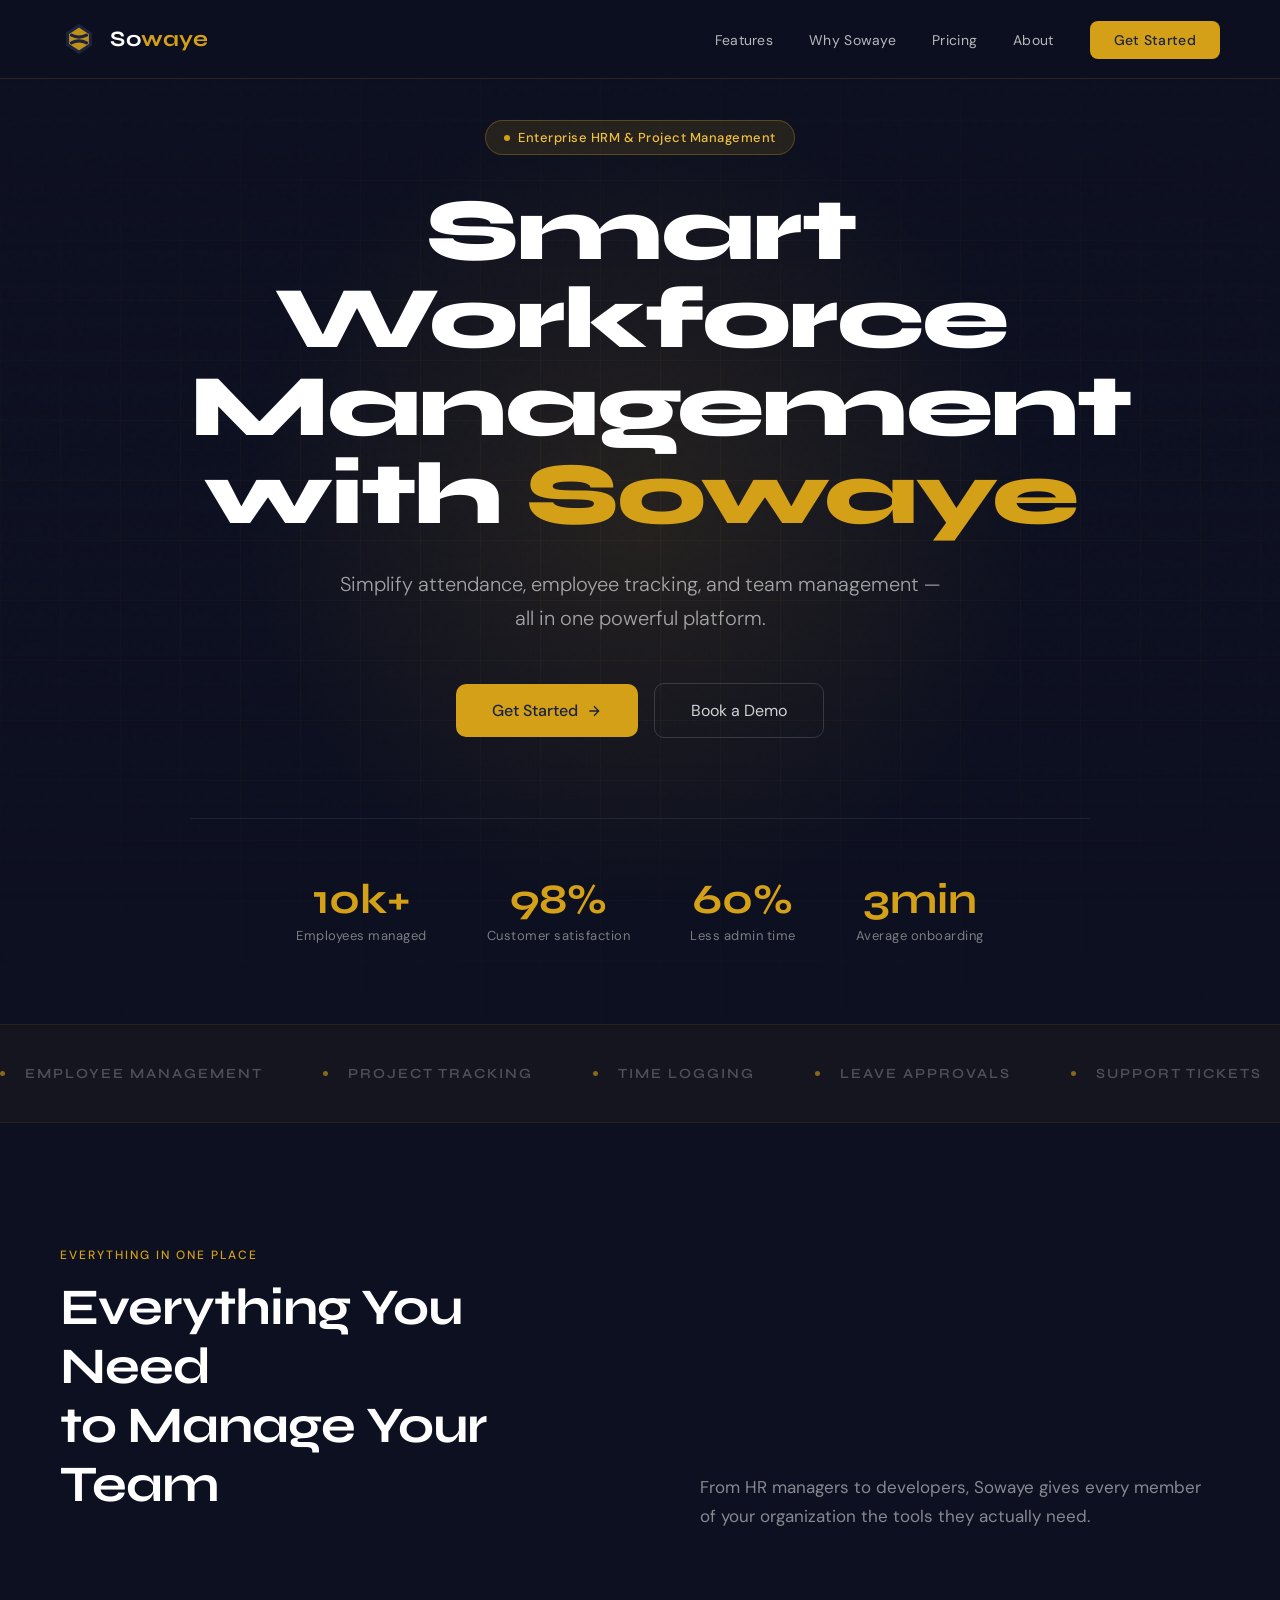
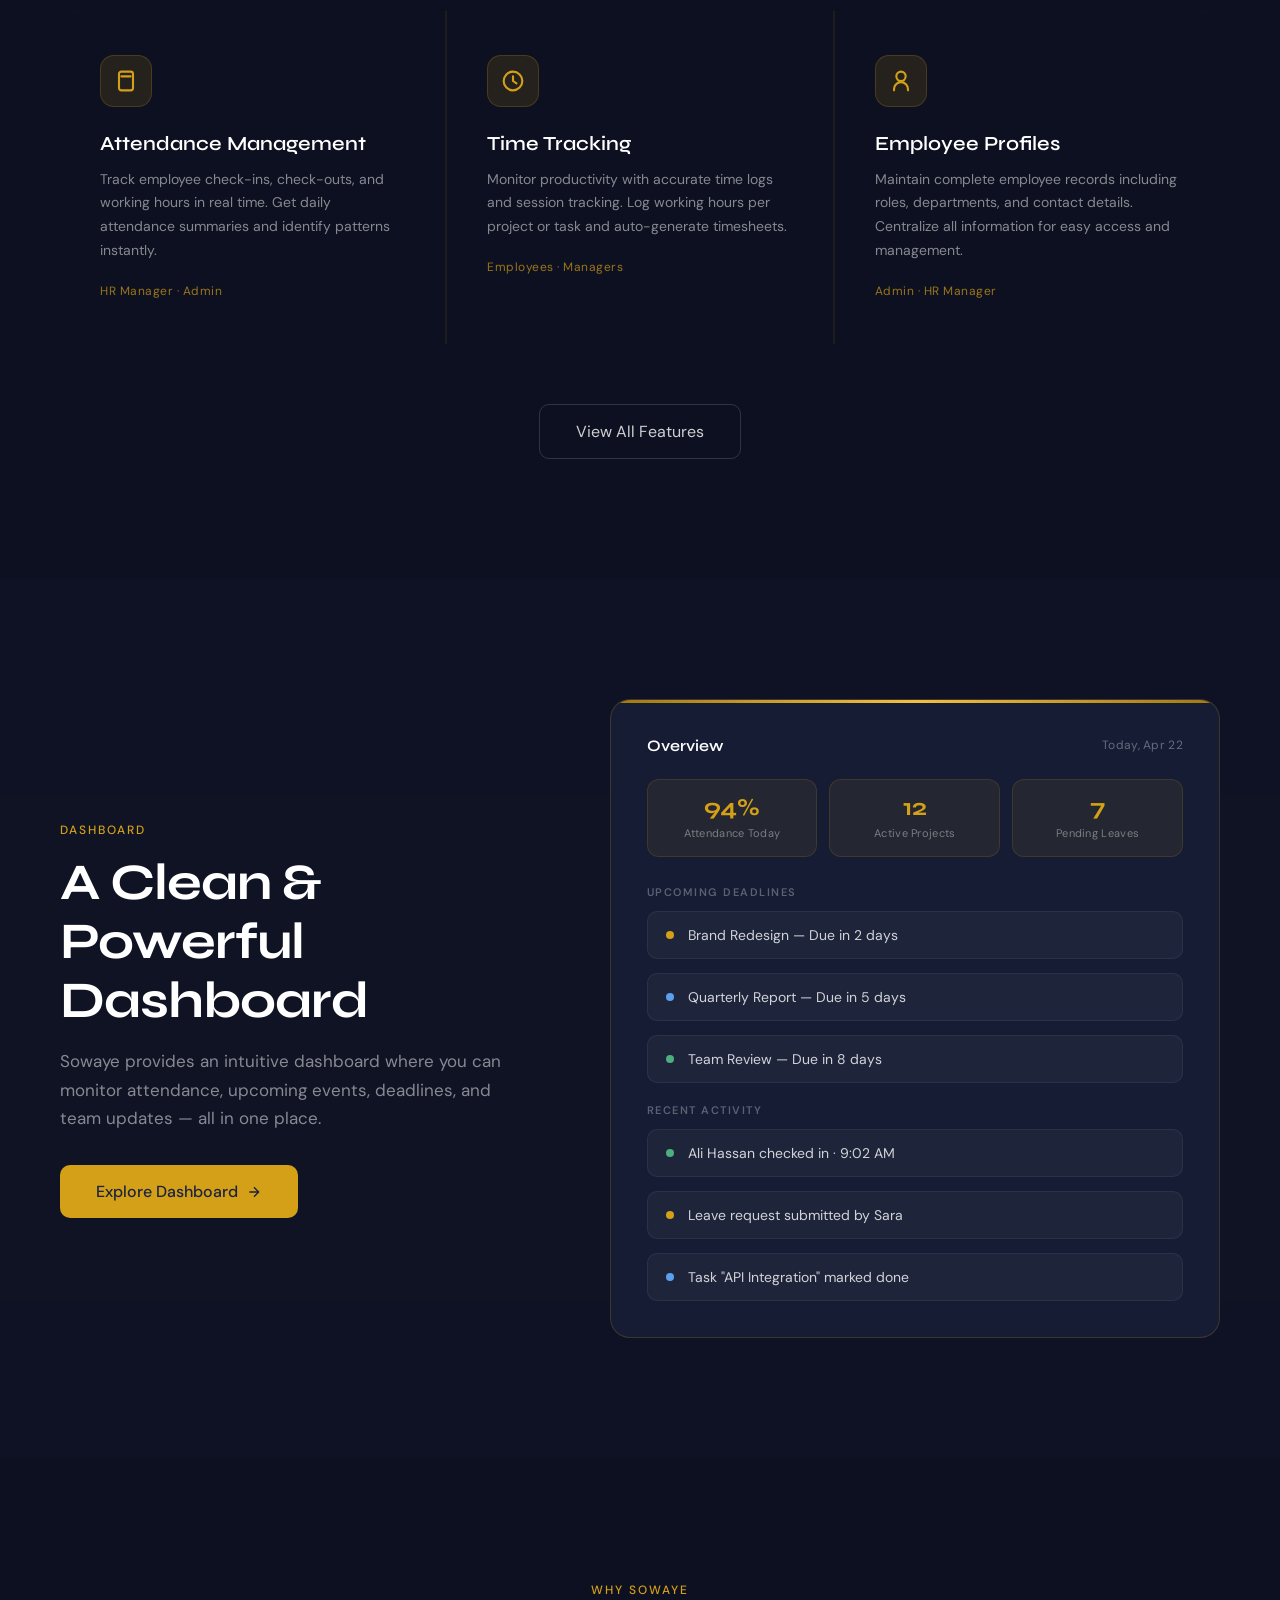
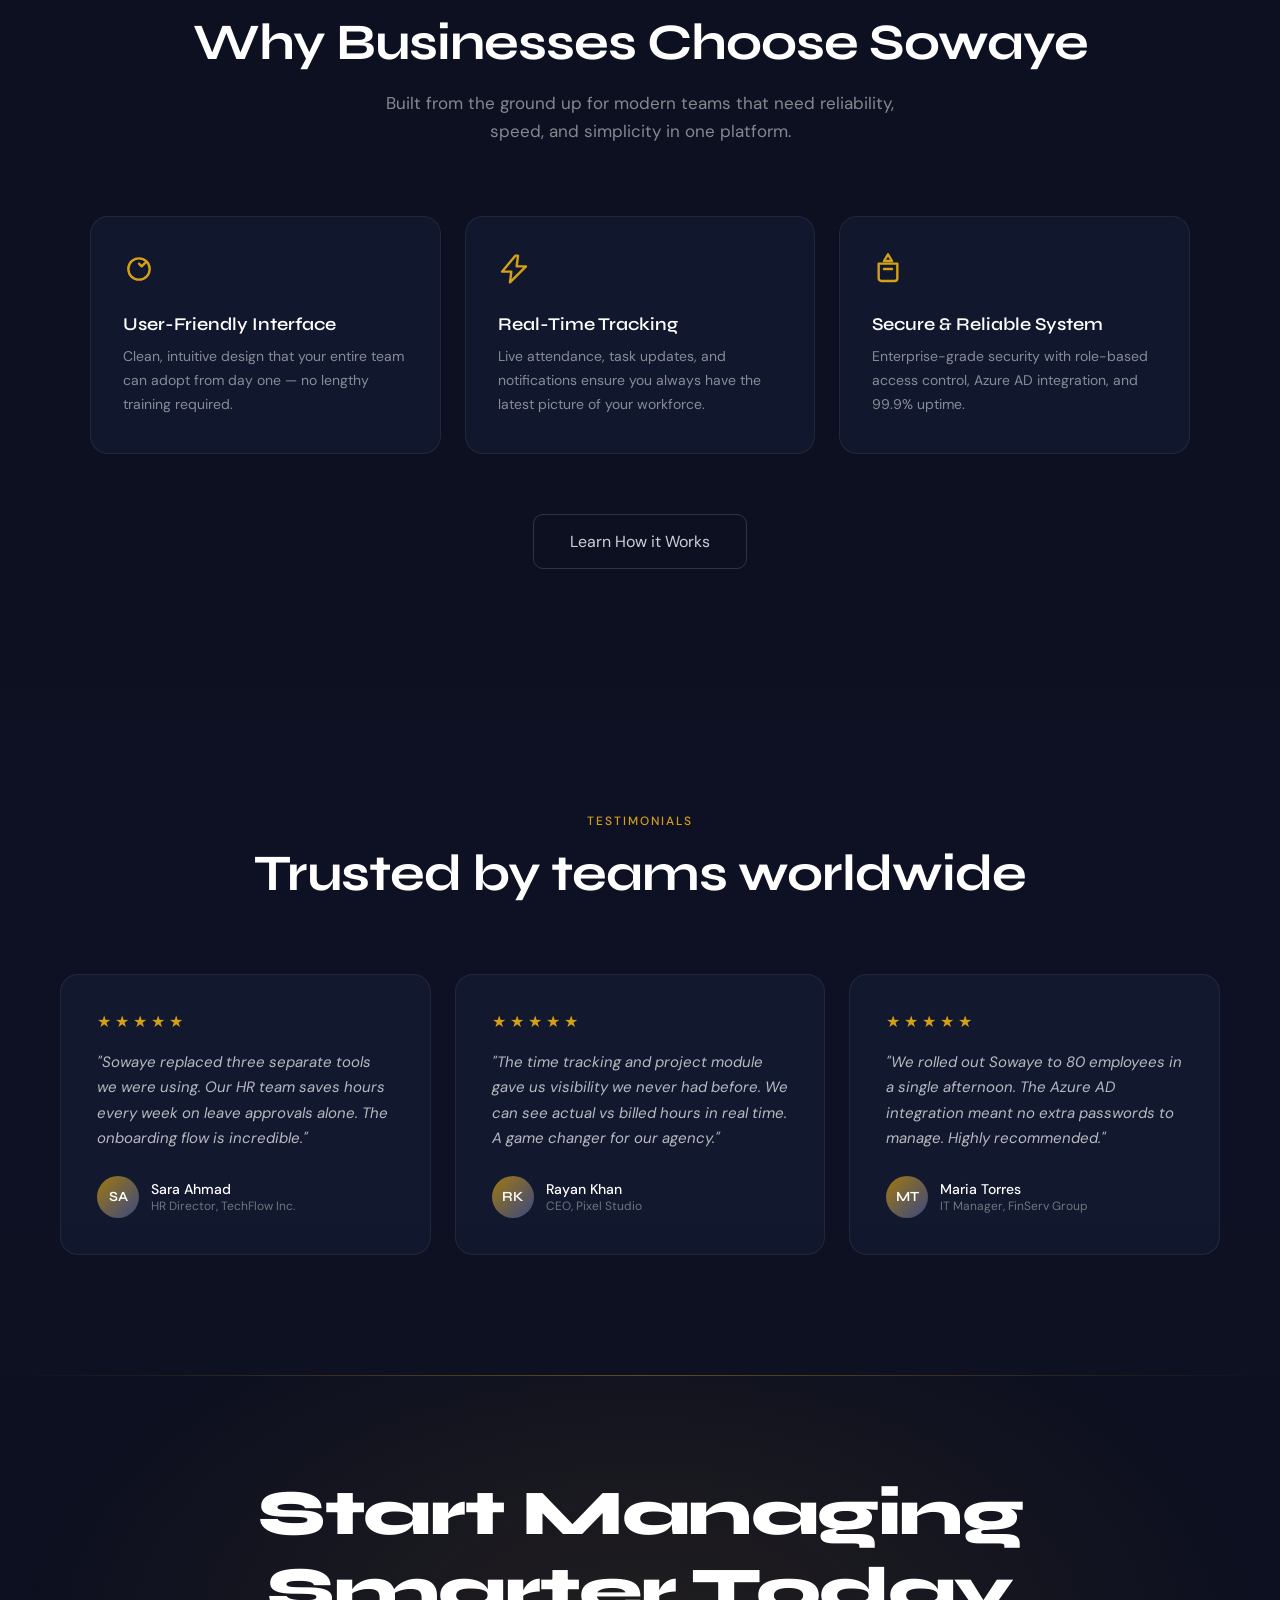
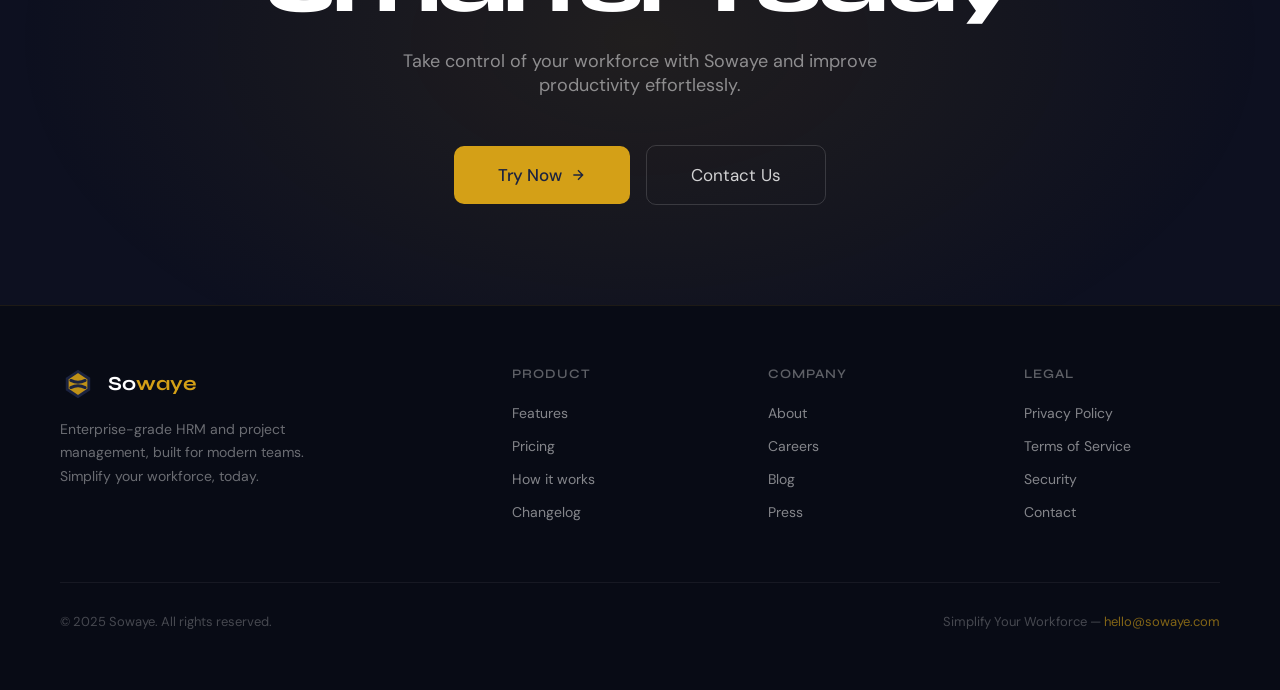
==== commit a17b652a: "added new thing" ====
--- a/index.html
+++ b/index.html
@@ -118,19 +118,34 @@
 
   <div class="features-grid">
     <div class="feature-card fade-in">
-      <div class="feature-icon">📋</div>
+      <div class="feature-icon">
+        <svg viewBox="0 0 24 24" fill="none" stroke="currentColor" stroke-width="1.8" stroke-linecap="round" stroke-linejoin="round">
+          <rect x="6" y="4" width="12" height="16" rx="2" />
+          <path d="M8 8h8" />
+        </svg>
+      </div>
       <h3 class="feature-title">Attendance Management</h3>
       <p class="feature-desc">Track employee check-ins, check-outs, and working hours in real time. Get daily attendance summaries and identify patterns instantly.</p>
       <span class="feature-tag">HR Manager · Admin</span>
     </div>
     <div class="feature-card fade-in">
-      <div class="feature-icon">⏱️</div>
+      <div class="feature-icon">
+        <svg viewBox="0 0 24 24" fill="none" stroke="currentColor" stroke-width="1.8" stroke-linecap="round" stroke-linejoin="round">
+          <circle cx="12" cy="12" r="8" />
+          <path d="M12 8v4l3 2" />
+        </svg>
+      </div>
       <h3 class="feature-title">Time Tracking</h3>
       <p class="feature-desc">Monitor productivity with accurate time logs and session tracking. Log working hours per project or task and auto-generate timesheets.</p>
       <span class="feature-tag">Employees · Managers</span>
     </div>
     <div class="feature-card fade-in">
-      <div class="feature-icon">👤</div>
+      <div class="feature-icon">
+        <svg viewBox="0 0 24 24" fill="none" stroke="currentColor" stroke-width="1.8" stroke-linecap="round" stroke-linejoin="round">
+          <circle cx="12" cy="8" r="4" />
+          <path d="M6 20v-1a6 6 0 0 1 12 0v1" />
+        </svg>
+      </div>
       <h3 class="feature-title">Employee Profiles</h3>
       <p class="feature-desc">Maintain complete employee records including roles, departments, and contact details. Centralize all information for easy access and management.</p>
       <span class="feature-tag">Admin · HR Manager</span>
@@ -197,17 +212,32 @@
   </div>
   <div class="why-grid fade-in">
     <div class="why-card">
-      <div class="why-icon">🎯</div>
+      <div class="why-icon">
+        <svg viewBox="0 0 24 24" fill="none" stroke="currentColor" stroke-width="1.8" stroke-linecap="round" stroke-linejoin="round">
+          <circle cx="12" cy="12" r="8" />
+          <path d="M12 8l2 2l3-3" />
+        </svg>
+      </div>
       <h3 class="why-title">User-Friendly Interface</h3>
       <p class="why-desc">Clean, intuitive design that your entire team can adopt from day one — no lengthy training required.</p>
     </div>
     <div class="why-card">
-      <div class="why-icon">⚡</div>
+      <div class="why-icon">
+        <svg viewBox="0 0 24 24" fill="none" stroke="currentColor" stroke-width="1.8" stroke-linecap="round" stroke-linejoin="round">
+          <path d="M13 2L3 14h7l-1 8L21 10h-7l1-8z" />
+        </svg>
+      </div>
       <h3 class="why-title">Real-Time Tracking</h3>
       <p class="why-desc">Live attendance, task updates, and notifications ensure you always have the latest picture of your workforce.</p>
     </div>
     <div class="why-card">
-      <div class="why-icon">🔒</div>
+      <div class="why-icon">
+        <svg viewBox="0 0 24 24" fill="none" stroke="currentColor" stroke-width="1.8" stroke-linecap="round" stroke-linejoin="round">
+          <path d="M12 1l3 5h-6l3-5z" />
+          <path d="M5 8h14v11a2 2 0 0 1-2 2H7a2 2 0 0 1-2-2V8z" />
+          <path d="M9 12h6" />
+        </svg>
+      </div>
       <h3 class="why-title">Secure &amp; Reliable System</h3>
       <p class="why-desc">Enterprise-grade security with role-based access control, Azure AD integration, and 99.9% uptime.</p>
     </div>
--- a/style.css
+++ b/style.css
@@ -592,6 +592,12 @@
   display: block;
 }
 
+.why-icon svg {
+  width: 32px;
+  height: 32px;
+  color: var(--gold);
+}
+
 .why-title {
   font-family: 'Syne', sans-serif;
   font-size: 18px;
@@ -823,6 +829,7 @@
   position: relative;
   overflow: hidden;
   transition: all 0.3s;
+  cursor: pointer;
 }
 
 .pricing-card:hover {
@@ -830,23 +837,15 @@
   border-color: rgba(212,160,23,0.2);
 }
 
-.pricing-card.featured {
+.pricing-card.selected-card {
   background: rgba(27,35,64,0.8);
   border-color: rgba(212,160,23,0.4);
 }
 
-.pricing-card.featured::before {
-  content: 'Most Popular';
-  position: absolute;
-  top: 20px;
-  right: 20px;
+.pricing-card.selected-card .pricing-btn {
   background: var(--gold);
   color: var(--navy);
-  font-size: 11px;
-  font-weight: 600;
-  letter-spacing: 0.5px;
-  padding: 5px 12px;
-  border-radius: 100px;
+  border-color: var(--gold);
 }
 
 .pricing-tier {
@@ -1192,6 +1191,13 @@
   justify-content: center;
   flex-shrink: 0;
   transition: all 0.3s;
+}
+
+.product-feature-icon svg,
+.feature-icon svg {
+  width: 28px;
+  height: 28px;
+  color: var(--gold);
 }
 
 .product-feature-row:hover .product-feature-icon {
@@ -1409,16 +1415,8 @@
   border-right: 1px solid rgba(255, 255, 255, 0.05);
 }
 
-.most-popular {
-  position: absolute;
-  top: 15px;
-  background: #d4a017;
-  color: #000;
-  font-size: 9px;
-  font-weight: 800;
-  padding: 3px 10px;
-  border-radius: 4px;
-  text-transform: uppercase;
+.active-col .tier-label {
+  margin-top: 0;
 }
 
 /* Typography & Pricing */
@@ -1445,33 +1443,71 @@
 
 /* Table Body Rows */
 .comparison-body {
-  padding: 10px 0;
+  padding: 0;
+}
+
+.comparison-category {
+  padding: 18px 40px 10px;
+  color: #d4a017;
+  font-size: 11px;
+  font-weight: 700;
+  letter-spacing: 1.5px;
+  text-transform: uppercase;
+  border-top: 1px solid rgba(255, 255, 255, 0.08);
+  display: flex;
+  justify-content: space-between;
+  align-items: center;
+  cursor: pointer;
+}
+
+.comparison-category .category-toggle {
+  font-size: 16px;
+  color: #d4a017;
+  transition: transform 0.2s ease;
+}
+
+.comparison-category.collapsed .category-toggle {
+  transform: rotate(-90deg);
 }
 
 .comparison-row {
-  display: flex;
-  padding: 18px 40px;
+  display: grid;
+  grid-template-columns: 2.5fr 1fr 1fr 1fr;
+  gap: 12px;
+  padding: 16px 40px;
   border-bottom: 1px solid rgba(255, 255, 255, 0.03);
+  align-items: center;
   color: #e0e0e0;
   font-size: 14px;
   font-weight: 500;
-  letter-spacing: 0.5px;
-  align-items: center;
-}
-
-.comparison-row span::before {
-  content: '▸';
-  color: #d4a017;
-  margin-right: 12px;
-  font-size: 12px;
-}
-
-/* Smooth Animation Wrapper */
+}
+
+.comparison-row.hidden {
+  display: none;
+}
+
+.row-label {
+  display: inline-flex;
+  align-items: center;
+  gap: 10px;
+}
+
+.plan-value {
+  display: inline-flex;
+  justify-content: center;
+  color: rgba(255, 255, 255, 0.55);
+}
+
+.plan-value.check {
+  color: #4CAF7D;
+}
+
 .comparison-wrapper {
   max-height: 0;
   opacity: 0;
   overflow: hidden;
-  transition: all 0.6s cubic-bezier(0.4, 0, 0.2, 1);
+  transition: all 0.5s ease;
+  margin-top: 0;
 }
 
 .comparison-wrapper.open {
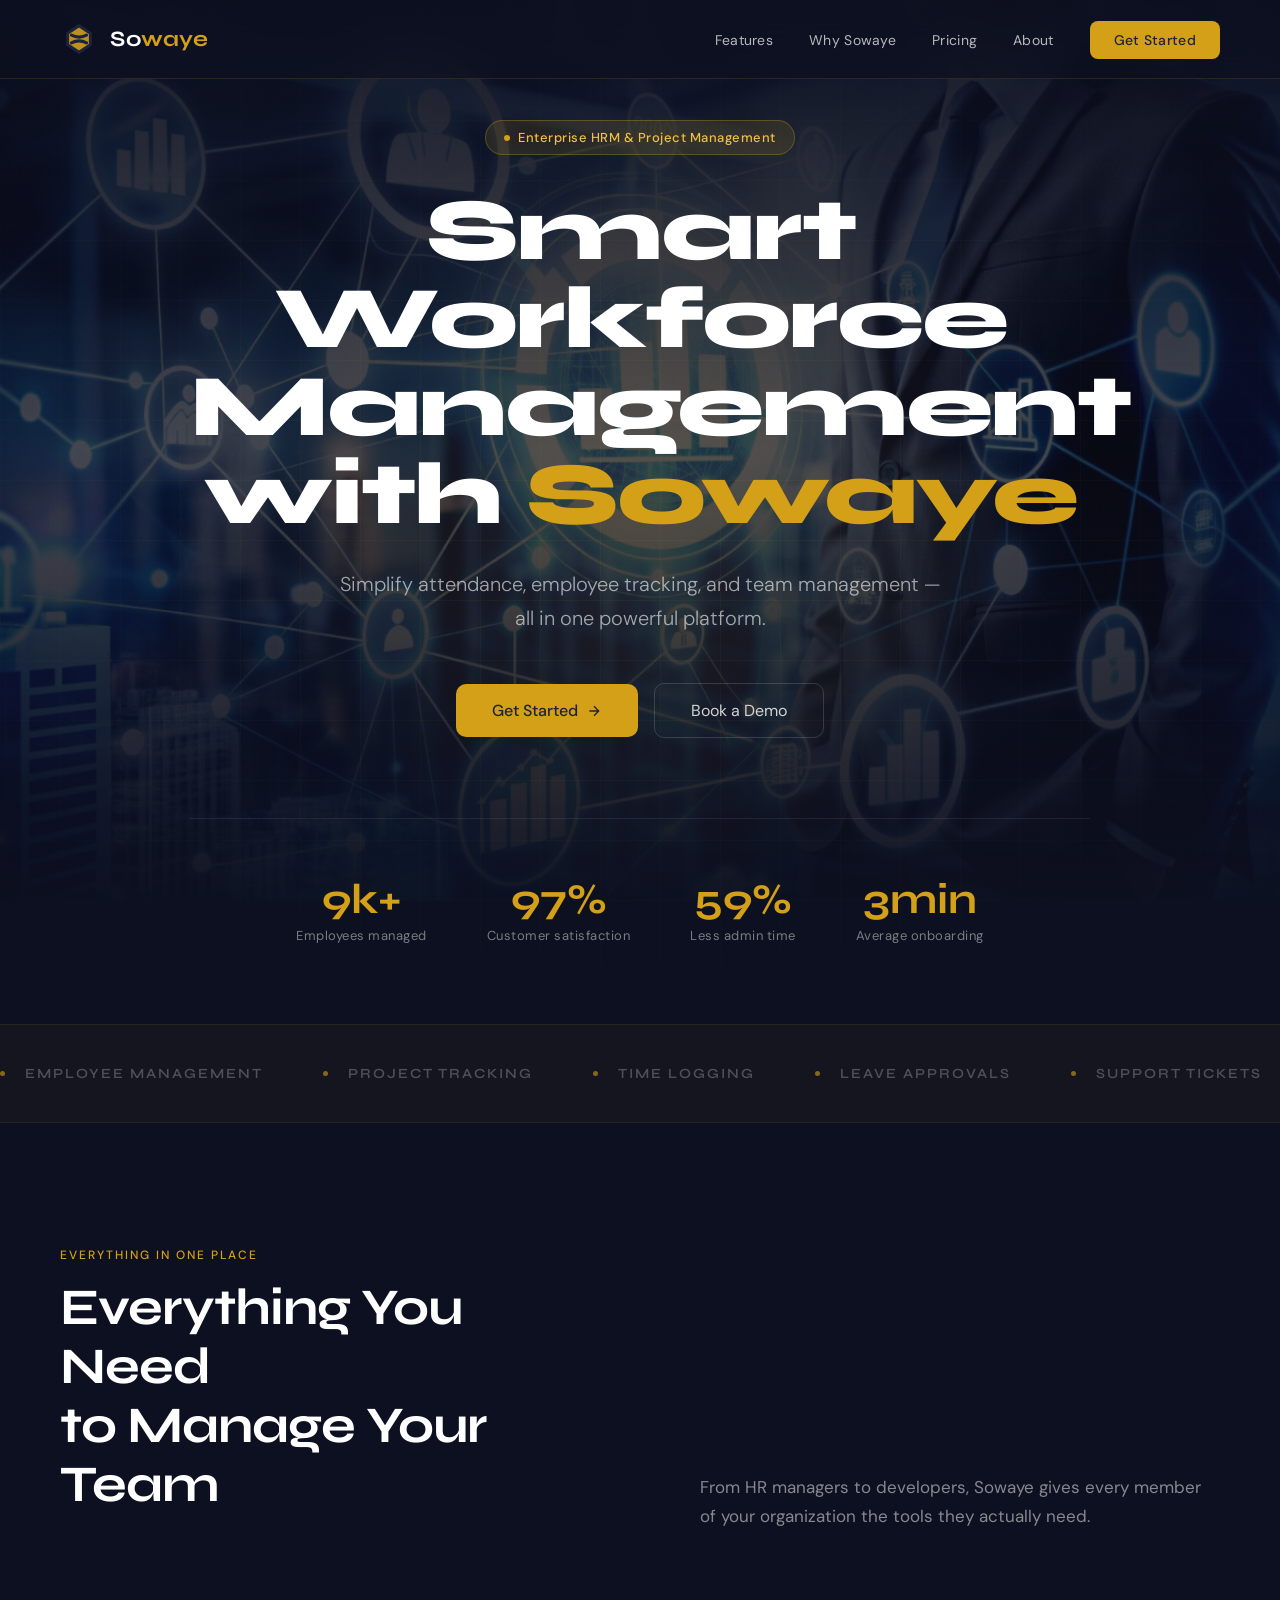
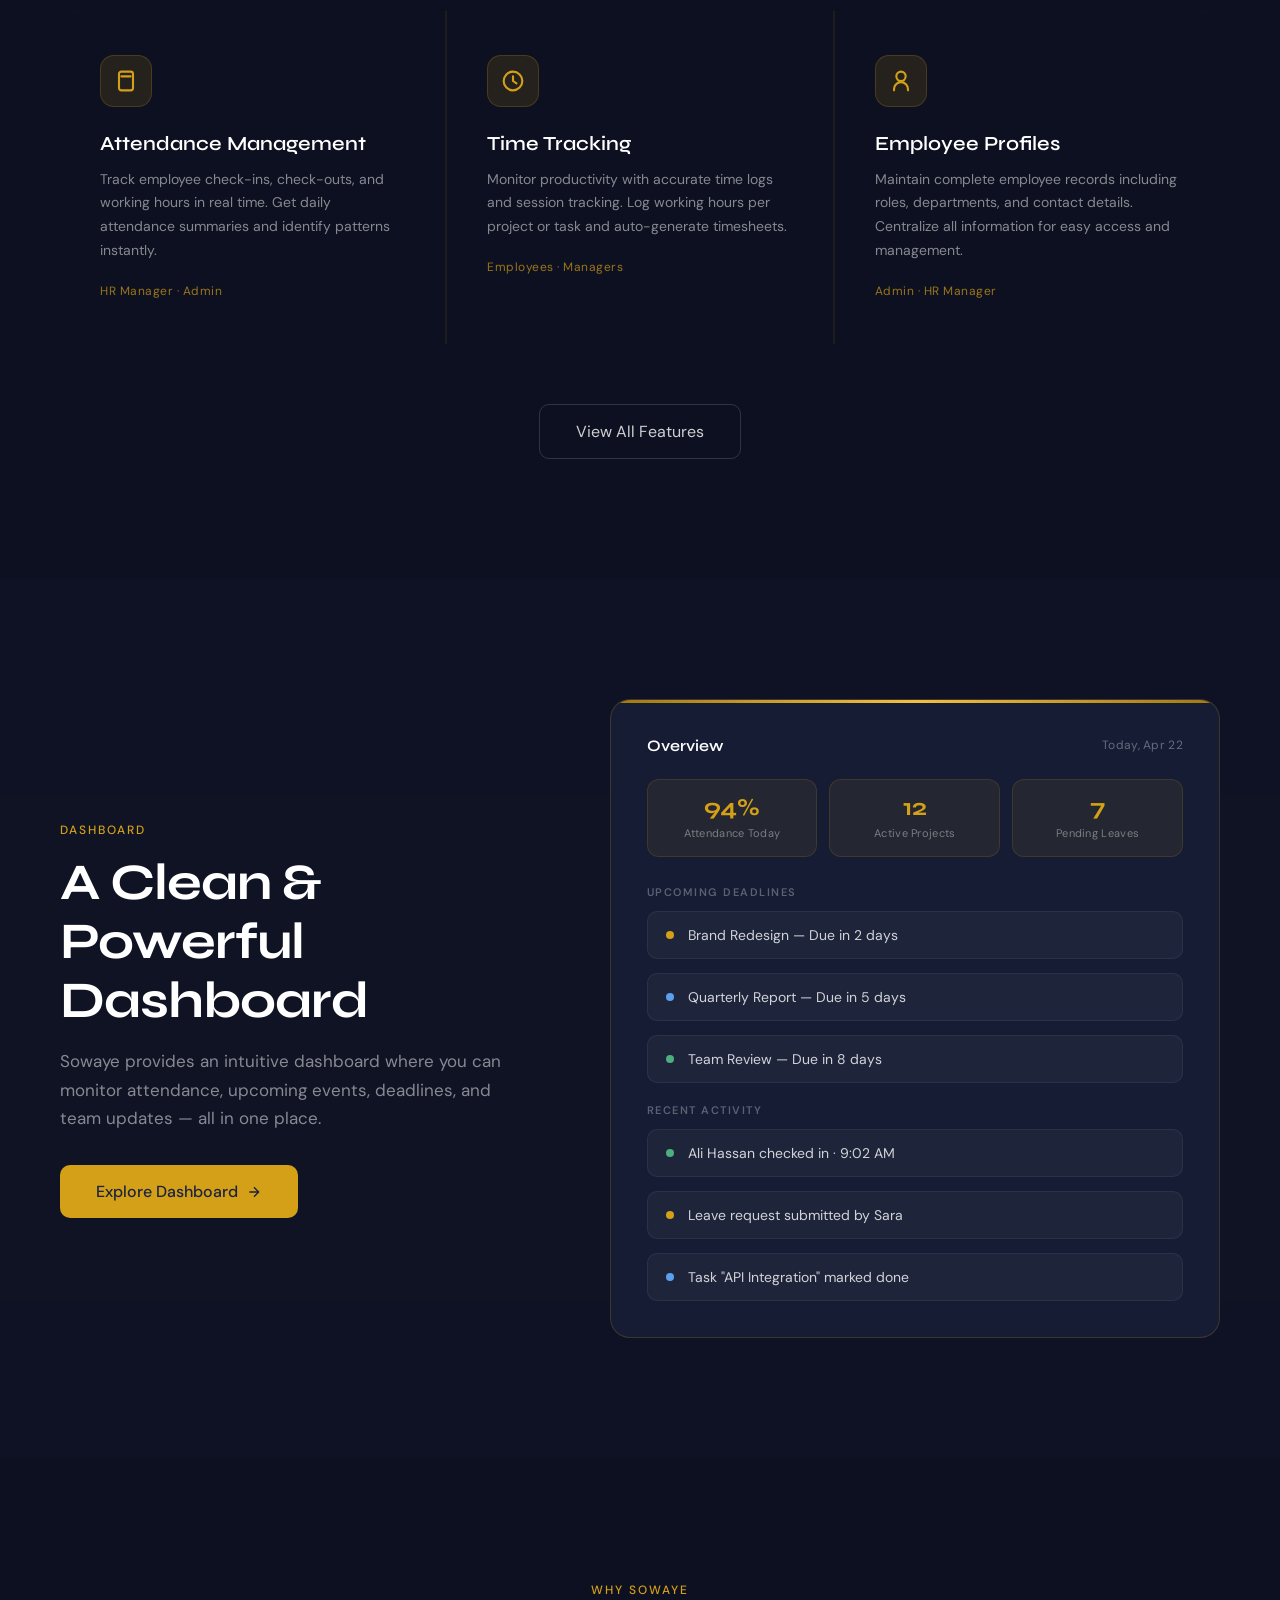
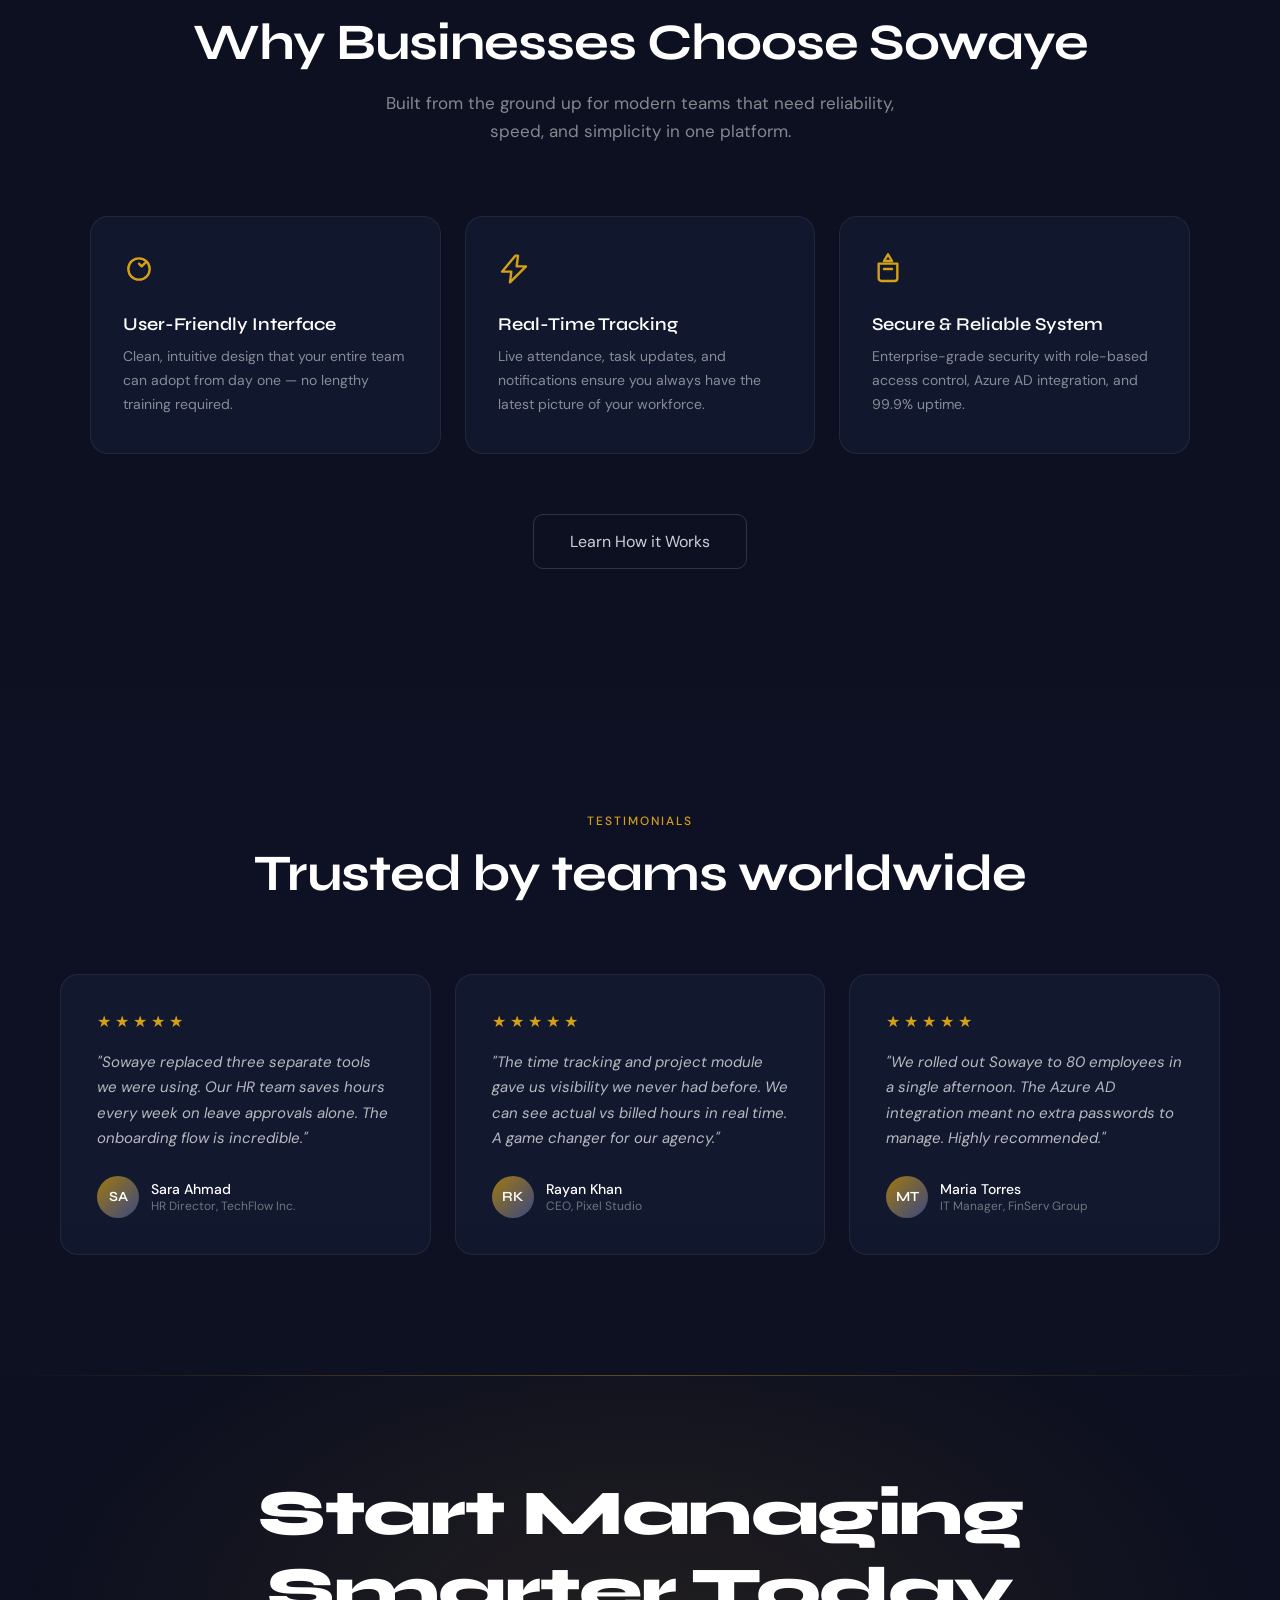
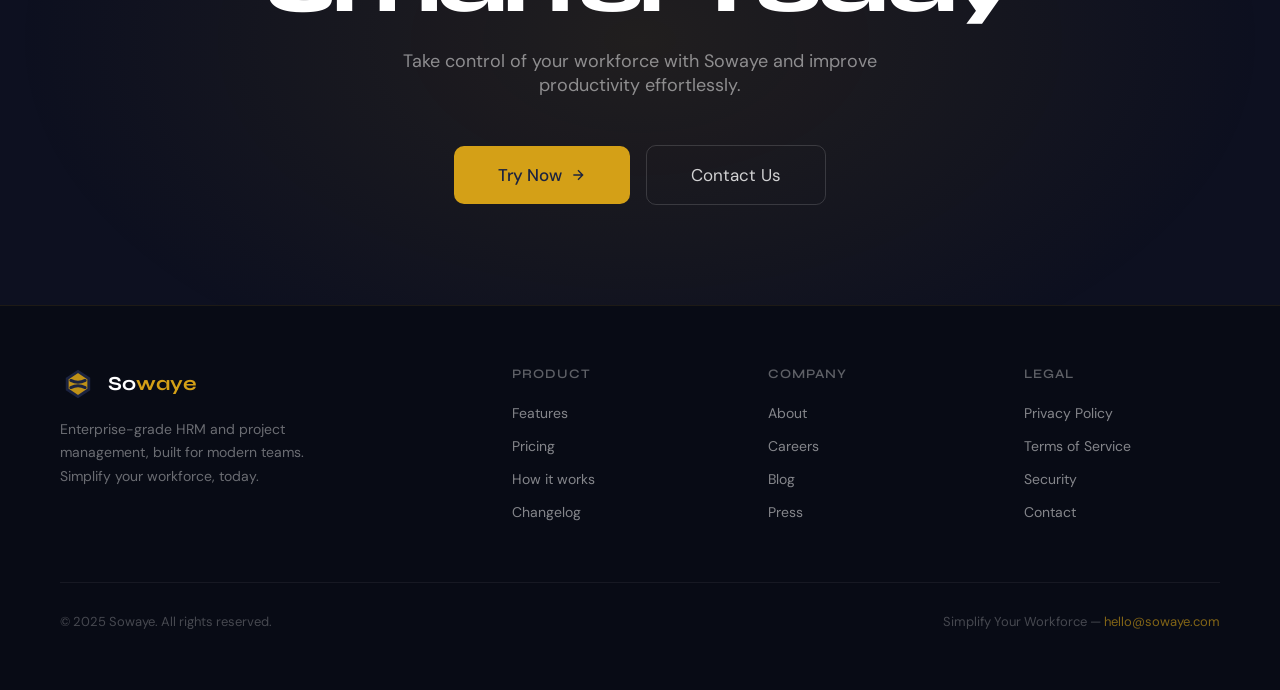
==== commit e6b1d0e3: "added new thing" ====
--- a/index.html
+++ b/index.html
@@ -30,18 +30,18 @@
   </ul>
 </nav>
 <!-- ── HERO VIDEO BACKGROUND ── -->
-<div class="hero-video-container">
+<div class="hero-video-container" id="hero-video-container">
   <video 
     autoplay 
     muted 
     loop 
     playsinline 
-    poster="images/hero-fallback.jpg" 
-    class="hero-video">
-    <source src="video/videoplayback.mp4" type="video/mp4">
-    <!-- Agar video support na ho to image backup -->
-    <img src="image/22193.jpg" title="Sowaye HR Software">
+    poster="Image/22193.jpg" 
+    class="hero-video"
+    id="hero-video">
+    <source src="Video/videoplayback.mp4" type="video/mp4">
   </video>
+  <img id="video-fallback" src="Image/22193.jpg" class="hero-video-fallback" style="display:none;" title="Sowaye HR Software">
   <div class="hero-overlay"></div>
 </div>
 
@@ -346,7 +346,7 @@
       <h4>Legal</h4>
       <ul>
         <li><a href="#">Privacy Policy</a></li>
-        <li><a href="http://127.0.0.1:5500/terms%20of%20services.html#">Terms of Service</a></li>
+        <li><a href="terms of services.html">Terms of Service</a></li>
         <li><a href="#">Security</a></li>
         <li><a href="#">Contact</a></li>
       </ul>
@@ -359,5 +359,49 @@
 </footer>
 
 <script src="script.js"></script>
+
+<!-- Hero Video Fallback Handler -->
+<script>
+(function() {
+  const videoEl = document.getElementById('hero-video');
+  const fallbackImg = document.getElementById('video-fallback');
+  const videoContainer = document.getElementById('hero-video-container');
+  
+  if (!videoEl || !fallbackImg) return;
+
+  // Show fallback if video fails to load or play
+  const showFallback = () => {
+    videoEl.style.display = 'none';
+    fallbackImg.style.display = 'block';
+  };
+
+  // Handle various video error events
+  videoEl.addEventListener('error', showFallback);
+  videoEl.addEventListener('loadstart', () => {
+    // Reset fallback on new load attempt
+    fallbackImg.style.display = 'none';
+    videoEl.style.display = 'block';
+  });
+
+  // Fallback for when video refuses to load (network timeout/issues)
+  const videoTimeout = setTimeout(() => {
+    if (videoEl.networkState === 0 || videoEl.readyState === 0) {
+      // Video hasn't started loading
+      showFallback();
+    }
+  }, 3000); // 3 second timeout
+
+  // Clear timeout if video loads successfully
+  videoEl.addEventListener('canplay', () => {
+    clearTimeout(videoTimeout);
+  });
+
+  // Also handle play errors
+  videoEl.addEventListener('play', () => {
+    clearTimeout(videoTimeout);
+  });
+})();
+</script>
+
 </body>
 </html>
--- a/style.css
+++ b/style.css
@@ -1293,42 +1293,53 @@
 
 /* ── RESPONSIVE ── */
 @media (max-width: 1100px) {
+  .hero { padding: 90px 40px 60px; }
+  .hero-sub { max-width: 100%; }
+  .btn-primary, .btn-secondary { min-width: 180px; }
   .features-grid { grid-template-columns: repeat(2, 1fr); }
   .deep-feature-item { grid-template-columns: 1fr; gap: 40px; }
   .deep-feature-item.reverse { direction: ltr; }
   .hiw-steps { grid-template-columns: repeat(2, 1fr); gap: 48px; }
   .hiw-steps::before { display: none; }
-  .pricing-cards { grid-template-columns: 1fr; max-width: 480px; }
+  .pricing-cards { grid-template-columns: 1fr; max-width: 680px; margin: 0 auto; }
   .testimonials-grid { grid-template-columns: 1fr; }
   .footer-inner { grid-template-columns: 1fr 1fr; }
   .dashboard-preview-inner { grid-template-columns: 1fr; gap: 48px; }
   .why-grid { grid-template-columns: repeat(2, 1fr); }
+  .dash-stats-row { grid-template-columns: repeat(2, 1fr); }
   .product-feature-row { grid-template-columns: 64px 1fr; }
   .product-feature-badge { display: none; }
+  .feature-card, .pricing-card, .dashboard-mock, .product-feature-row { padding: 32px; }
 }
 
 @media (max-width: 768px) {
-  nav { padding: 16px 24px; }
+  nav { padding: 16px 20px; }
   .nav-links { display: none; }
-  .hero { padding: 100px 24px 60px; }
-  .hero-stats { gap: 30px; }
-  .features { padding: 80px 24px; }
+  .nav-logo-text { font-size: 18px; }
+  .hero { padding: 80px 20px 50px; }
+  .hero-headline { font-size: clamp(32px, 9vw, 48px); }
+  .hero-sub { max-width: 100%; margin-bottom: 32px; }
+  .hero-actions { flex-direction: column; gap: 14px; }
+  .btn-primary, .btn-secondary { width: 100%; justify-content: center; padding: 14px 20px; }
+  .features { padding: 70px 20px; }
   .features-header { flex-direction: column; gap: 20px; align-items: flex-start; }
   .features-grid { grid-template-columns: 1fr; }
-  .deep-features, .how-it-works, .pricing, .testimonials { padding: 80px 24px; }
-  .cta-section, footer { padding: 60px 24px; }
+  .deep-features, .how-it-works, .pricing, .testimonials { padding: 70px 20px; }
+  .cta-section, footer { padding: 60px 20px; }
   .hiw-steps { grid-template-columns: 1fr; }
   .footer-inner { grid-template-columns: 1fr; }
   .footer-bottom { flex-direction: column; gap: 12px; text-align: center; }
-  .dashboard-preview { padding: 80px 24px; }
+  .dashboard-preview { padding: 70px 20px; }
   .dashboard-preview-inner { grid-template-columns: 1fr; gap: 40px; }
-  .dash-stats-row { grid-template-columns: repeat(3, 1fr); }
-  .why-sowaye { padding: 80px 24px; }
+  .dash-stats-row { grid-template-columns: 1fr; }
+  .why-sowaye { padding: 70px 20px; }
   .why-grid { grid-template-columns: 1fr; }
-  .product-page { padding: 80px 24px; }
-  .product-feature-row { grid-template-columns: 1fr; padding: 28px 24px; }
-  .product-feature-icon { width: 48px; height: 48px; font-size: 22px; }
+  .product-page { padding: 70px 20px; }
+  .product-feature-row { grid-template-columns: 1fr; padding: 24px 20px; }
+  .product-feature-icon { width: 52px; height: 52px; }
   .product-feature-badge { display: none; }
+  .feature-card, .pricing-card, .dashboard-mock { padding: 28px 22px; }
+  .hero-stats { gap: 22px; }
 }
 /* Container Spacing */
 .comparison-section {
@@ -1570,6 +1581,17 @@
   filter: brightness(0.6) contrast(1.1);
 }
 
+.hero-video-fallback {
+  position: absolute;
+  top: 0;
+  left: 0;
+  width: 100%;
+  height: 100%;
+  object-fit: cover;
+  opacity: 0.4;
+  filter: brightness(0.6) contrast(1.1);
+}
+
 .hero-overlay {
   position: absolute;
   inset: 0;
